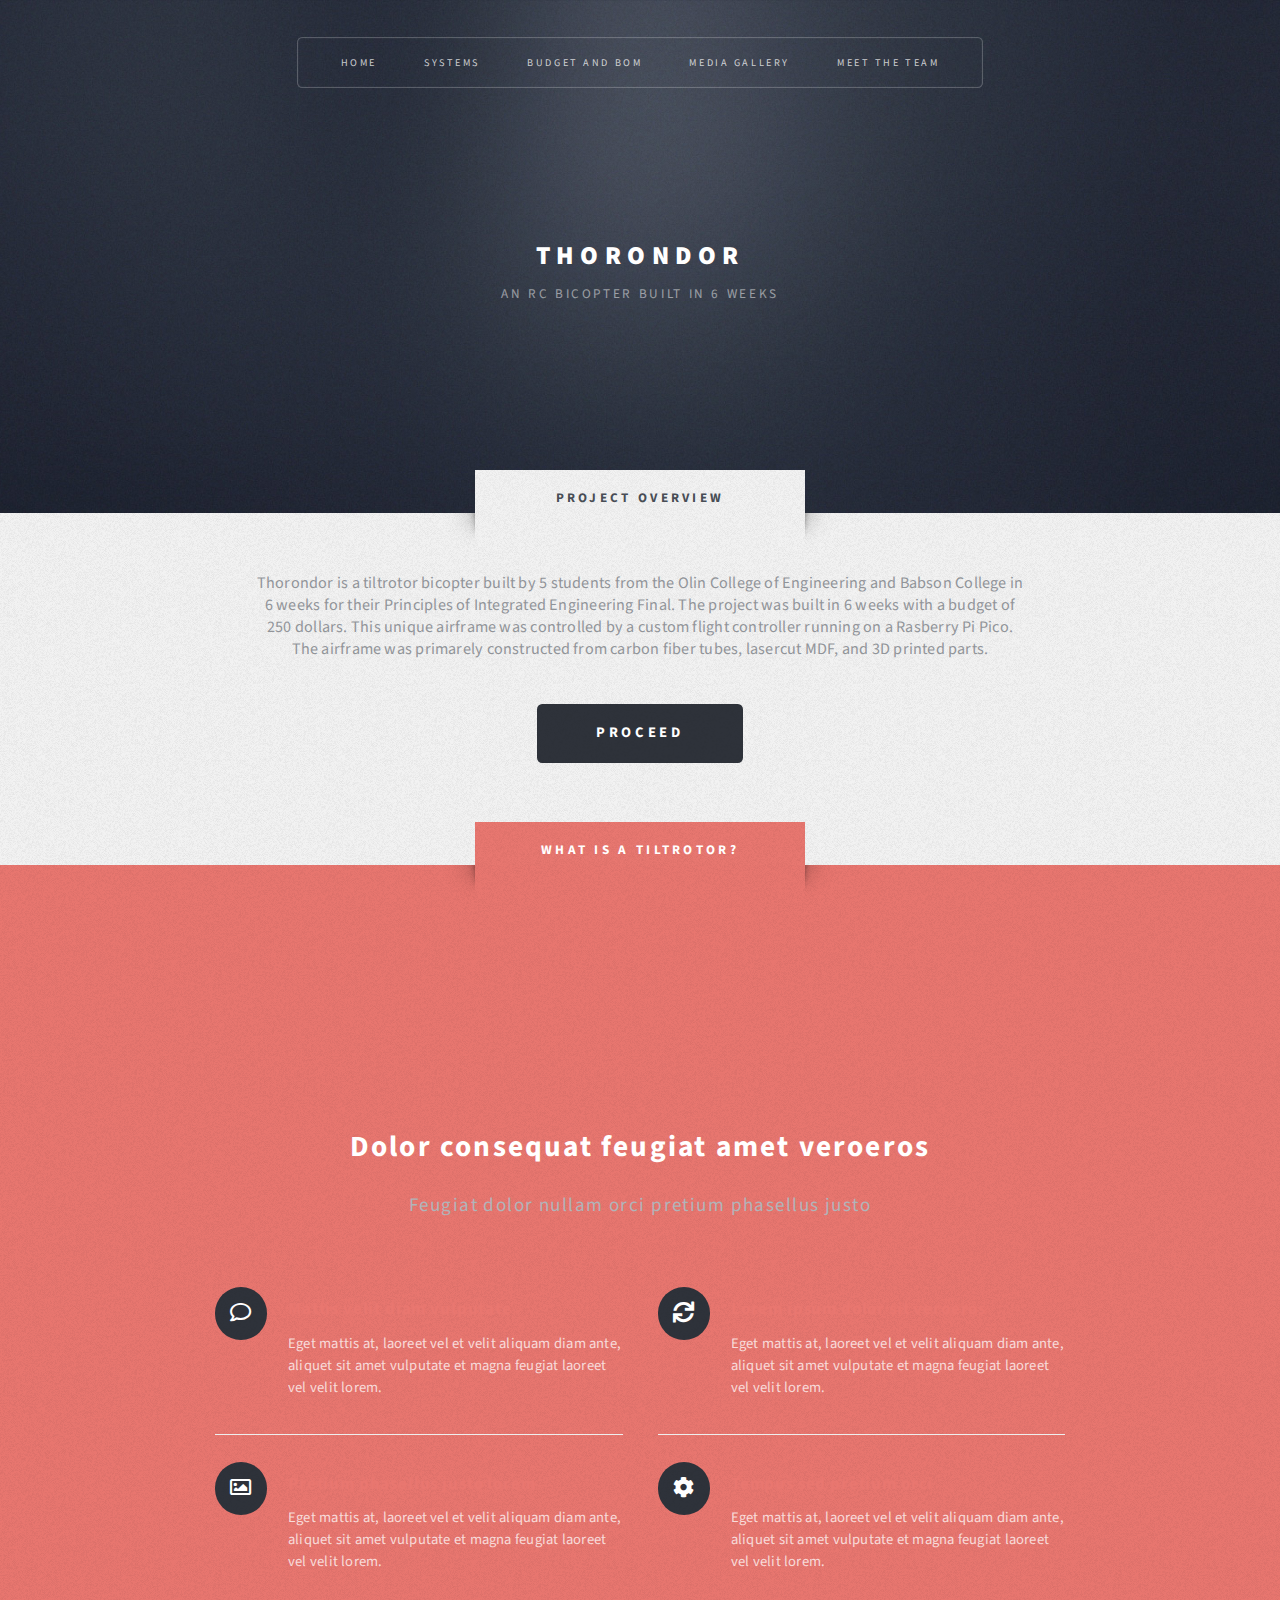
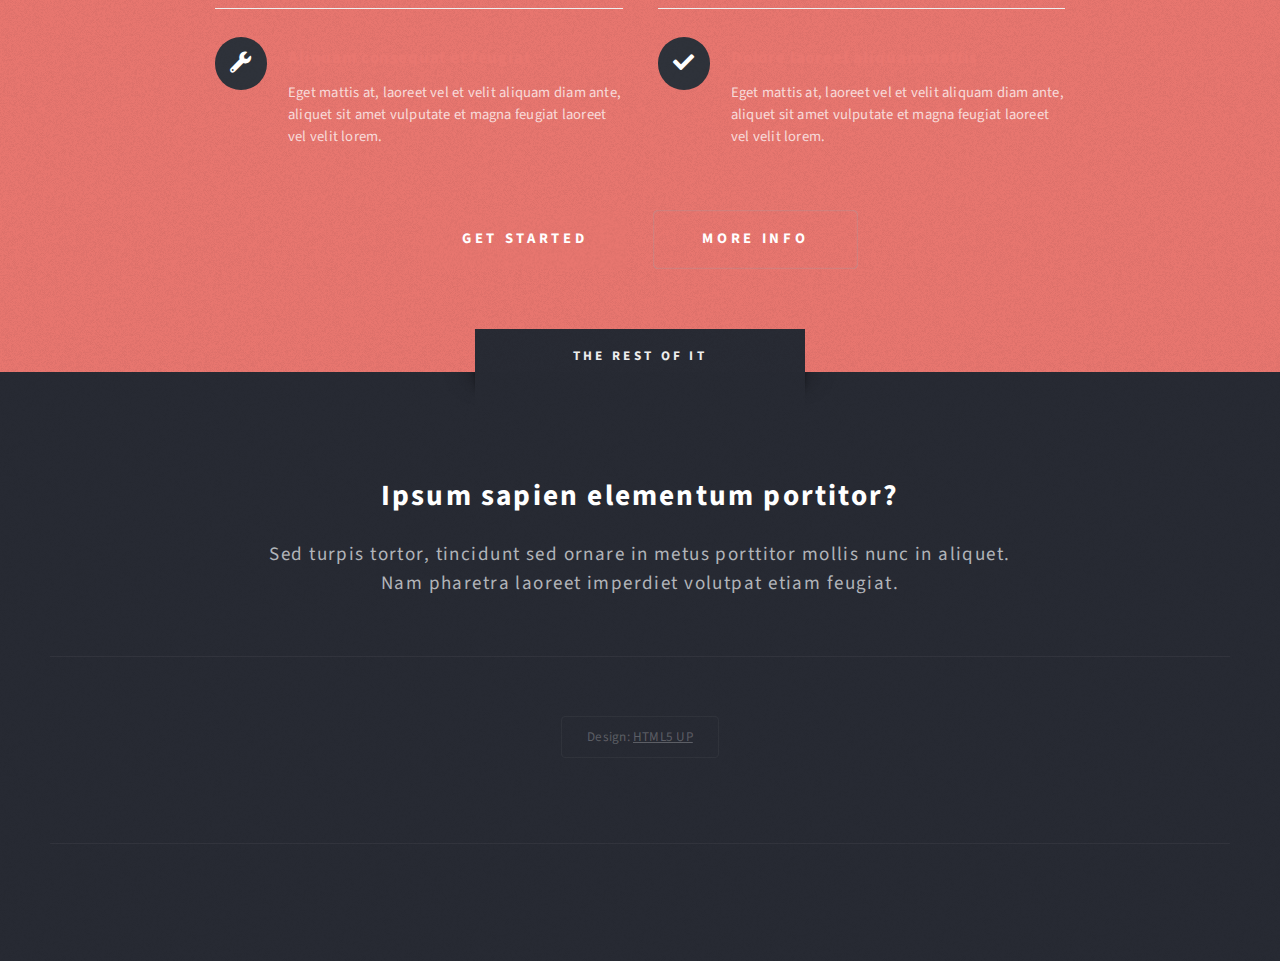
==== index.html @ 4c9dc891 "layed out main page" ====
<!DOCTYPE HTML>
<!--
	Escape Velocity by HTML5 UP
	html5up.net | @ajlkn
	Free for personal and commercial use under the CCA 3.0 license (html5up.net/license)
-->
<html>
	<head>
		<title>Thorondor</title>
		<meta charset="utf-8" />
		<meta name="viewport" content="width=device-width, initial-scale=1, user-scalable=no" />
		<link rel="stylesheet" href="assets/css/main.css" />
	</head>
	<body class="homepage is-preload">
		<div id="page-wrapper">

			<!-- Header -->
				<section id="header" class="wrapper">

					<!-- Logo -->
						<div id="logo">
							<h1><a href="index.html">Thorondor</a></h1>
							<p>An RC Bicopter Built in 6 Weeks</p>
						</div>

					<!-- Nav -->
						<nav id="nav">
							<ul>
								<li class="current"><a href="index.html">Home</a></li>
								<li>
									<a href="#">Systems</a>
									<ul>
										<li><a href="#">Lorem ipsum</a></li>
										<li><a href="#">Magna veroeros</a></li>
										<li><a href="#">Etiam nisl</a></li>
										<li>
											<a href="#">Sed consequat</a>
											<ul>
												<li><a href="#">Lorem dolor</a></li>
												<li><a href="#">Amet consequat</a></li>
												<li><a href="#">Magna phasellus</a></li>
												<li><a href="#">Etiam nisl</a></li>
												<li><a href="#">Sed feugiat</a></li>
											</ul>
										</li>
										<li><a href="#">Nisl tempus</a></li>
									</ul>
								</li>
								<li><a href="left-sidebar.html">Budget and BOM</a></li>
								<li><a href="right-sidebar.html">Media Gallery</a></li>
								<li><a href="no-sidebar.html">Meet the Team</a></li>
							</ul>
						</nav>

				</section>

			<!-- Intro -->
				<section id="intro" class="wrapper style3">
					<div class="title">Project Overview</div>
					<div class="container">
						<p class="style3">Thorondor is a tiltrotor bicopter built by 5 students from the Olin College of Engineering and Babson College in 6 weeks for their
							 Principles of Integrated Engineering Final. The project was built in 6 weeks with a budget of 250 dollars. This unique airframe was controlled 
							 by a custom flight controller running on a Rasberry Pi Pico. The airframe was primarely constructed from carbon fiber tubes, lasercut MDF, and 3D printed parts.
						</p>
						<ul class="actions">
							<li><a href="#" class="button style3 large">Proceed</a></li>
						</ul>
					</div>
				</section>

			<!-- Main -->
				<section id="main" class="wrapper style1">
					<div class="title">What is a Tiltrotor?</div>
					<div class="container">

						<div class="video-container">
							<video autoplay muted loop playsinline>
								<source src="video.mp4" type="video/mp4">
								Your browser does not support the video tag.
							</video>
						</div>

						<!-- Features -->
							<section id="features">
								<header class="style1">
									<h2>Dolor consequat feugiat amet veroeros</h2>
									<p>Feugiat dolor nullam orci pretium phasellus justo</p>
								</header>
								<div class="feature-list">
									<div class="row">
										<div class="col-6 col-12-medium">
											<section>
												<h3 class="icon fa-comment">Mattis velit diam vulputate</h3>
												<p>Eget mattis at, laoreet vel et velit aliquam diam ante, aliquet sit amet vulputate et magna feugiat laoreet vel velit lorem.</p>
											</section>
										</div>
										<div class="col-6 col-12-medium">
											<section>
												<h3 class="icon solid fa-sync">Lorem ipsum dolor sit veroeros</h3>
												<p>Eget mattis at, laoreet vel et velit aliquam diam ante, aliquet sit amet vulputate et magna feugiat laoreet vel velit lorem.</p>
											</section>
										</div>
										<div class="col-6 col-12-medium">
											<section>
												<h3 class="icon fa-image">Pretium phasellus justo lorem</h3>
												<p>Eget mattis at, laoreet vel et velit aliquam diam ante, aliquet sit amet vulputate et magna feugiat laoreet vel velit lorem.</p>
											</section>
										</div>
										<div class="col-6 col-12-medium">
											<section>
												<h3 class="icon solid fa-cog">Tempus sed pretium orci</h3>
												<p>Eget mattis at, laoreet vel et velit aliquam diam ante, aliquet sit amet vulputate et magna feugiat laoreet vel velit lorem.</p>
											</section>
										</div>
										<div class="col-6 col-12-medium">
											<section>
												<h3 class="icon solid fa-wrench">Aliquam consequat et feugiat</h3>
												<p>Eget mattis at, laoreet vel et velit aliquam diam ante, aliquet sit amet vulputate et magna feugiat laoreet vel velit lorem.</p>
											</section>
										</div>
										<div class="col-6 col-12-medium">
											<section>
												<h3 class="icon solid fa-check">Dolore laoreet aliquam mattis</h3>
												<p>Eget mattis at, laoreet vel et velit aliquam diam ante, aliquet sit amet vulputate et magna feugiat laoreet vel velit lorem.</p>
											</section>
										</div>
									</div>
								</div>
								<ul class="actions special">
									<li><a href="#" class="button style1 large">Get Started</a></li>
									<li><a href="#" class="button style2 large">More Info</a></li>
								</ul>
							</section>

					</div>
				</section>


			<!-- Footer -->
				<section id="footer" class="wrapper">
					<div class="title">The Rest Of It</div>
					<div class="container">
						<header class="style1">
							<h2>Ipsum sapien elementum portitor?</h2>
							<p>
								Sed turpis tortor, tincidunt sed ornare in metus porttitor mollis nunc in aliquet.<br />
								Nam pharetra laoreet imperdiet volutpat etiam feugiat.
							</p>
				
						<div id="copyright">
							<ul>
								<li>Design: <a href="http://html5up.net">HTML5 UP</a></li>
							</ul>
						</div>
					</div>
				</section>

		</div>

		<!-- Scripts -->
			<script src="assets/js/jquery.min.js"></script>
			<script src="assets/js/jquery.dropotron.min.js"></script>
			<script src="assets/js/browser.min.js"></script>
			<script src="assets/js/breakpoints.min.js"></script>
			<script src="assets/js/util.js"></script>
			<script src="assets/js/main.js"></script>

	</body>
</html>
---- assets/css/main.css ----
@import url("fontawesome-all.min.css");
@import url("https://fonts.googleapis.com/css?family=Source+Sans+Pro:400,400italic,700,900");

/*
	Escape Velocity by HTML5 UP
	html5up.net | @ajlkn
	Free for personal and commercial use under the CCA 3.0 license (html5up.net/license)
*/

html, body, div, span, applet, object,
iframe, h1, h2, h3, h4, h5, h6, p, blockquote,
pre, a, abbr, acronym, address, big, cite,
code, del, dfn, em, img, ins, kbd, q, s, samp,
small, strike, strong, sub, sup, tt, var, b,
u, i, center, dl, dt, dd, ol, ul, li, fieldset,
form, label, legend, table, caption, tbody,
tfoot, thead, tr, th, td, article, aside,
canvas, details, embed, figure, figcaption,
footer, header, hgroup, menu, nav, output, ruby,
section, summary, time, mark, audio, video {
	margin: 0;
	padding: 0;
	border: 0;
	font-size: 100%;
	font: inherit;
	vertical-align: baseline;}

article, aside, details, figcaption, figure,
footer, header, hgroup, menu, nav, section {
	display: block;}

body {
	line-height: 1;
}

ol, ul {
	list-style: none;
}

blockquote, q {
	quotes: none;
}

	blockquote:before, blockquote:after, q:before, q:after {
		content: '';
		content: none;
	}

table {
	border-collapse: collapse;
	border-spacing: 0;
}

body {
	-webkit-text-size-adjust: none;
}

mark {
	background-color: transparent;
	color: inherit;
}

input::-moz-focus-inner {
	border: 0;
	padding: 0;
}

input, select, textarea {
	-moz-appearance: none;
	-webkit-appearance: none;
	-ms-appearance: none;
	appearance: none;
}

/* Basic */

	@-ms-viewport {
		width: device-width;
	}

	html {
		box-sizing: border-box;
	}

	*, *:before, *:after {
		box-sizing: inherit;
	}

	body.is-preload *, body.is-preload *:before, body.is-preload *:after {
		-moz-animation: none !important;
		-webkit-animation: none !important;
		-ms-animation: none !important;
		animation: none !important;
		-moz-transition: none !important;
		-webkit-transition: none !important;
		-ms-transition: none !important;
		transition: none !important;
	}

	body, input, textarea, select {
		font-family: 'Source Sans Pro', sans-serif;
		font-weight: 400;
		color: #919499;
		font-size: 14pt;
		line-height: 1.75em;
		letter-spacing: 0.025em;
	}

	h1, h2, h3, h4, h5, h6 {
		font-weight: 700;
		color: #484d55;
	}

		h1 a, h2 a, h3 a, h4 a, h5 a, h6 a {
			color: inherit;
			text-decoration: none;
		}

	a {
		-moz-transition: color .25s ease-in-out;
		-webkit-transition: color .25s ease-in-out;
		-ms-transition: color .25s ease-in-out;
		transition: color .25s ease-in-out;
		text-decoration: underline;
		color: #717479;
	}

		a:hover {
			text-decoration: none;
		}

	strong, b {
		font-weight: 700;
		color: #484d55;
	}

	blockquote {
		border-left: solid 0.5em #ddd;
		padding: 1em 0 1em 2em;
		font-style: italic;
	}

	em, i {
		font-style: italic;
	}

	hr {
		border: 0;
		border-top: solid 1px #ddd;
		margin: 2em 0 2em 0;
	}

	sub {
		position: relative;
		top: 0.5em;
		font-size: 0.8em;
	}

	sup {
		position: relative;
		top: -0.5em;
		font-size: 0.8em;
	}

	.nobr {
		white-space: nowrap;
	}

	br.clear {
		clear: both;
	}

	p, ul, ol, dl, table, blockquote, form {
		margin-bottom: 2em;
	}

/* Container */

	.container {
		margin: 0 auto;
		max-width: 100%;
		width: 68em;
	}

		@media screen and (max-width: 1680px) {

			.container {
				width: 70em;
			}

		}

		@media screen and (max-width: 1280px) {

			.container {
				width: calc(100% - 100px);
			}

		}

		@media screen and (max-width: 980px) {

			.container {
				width: calc(100% - 100px);
			}

		}

		@media screen and (max-width: 736px) {

			.container {
				width: calc(100% - 40px);
			}

		}

/* Row */

	.row {
		display: flex;
		flex-wrap: wrap;
		box-sizing: border-box;
		align-items: stretch;
	}

		.row > * {
			box-sizing: border-box;
		}

		.row.gtr-uniform > * > :last-child {
			margin-bottom: 0;
		}

		.row.aln-left {
			justify-content: flex-start;
		}

		.row.aln-center {
			justify-content: center;
		}

		.row.aln-right {
			justify-content: flex-end;
		}

		.row.aln-top {
			align-items: flex-start;
		}

		.row.aln-middle {
			align-items: center;
		}

		.row.aln-bottom {
			align-items: flex-end;
		}

		.row > .imp {
			order: -1;
		}

		.row > .col-1 {
			width: 8.33333%;
		}

		.row > .off-1 {
			margin-left: 8.33333%;
		}

		.row > .col-2 {
			width: 16.66667%;
		}

		.row > .off-2 {
			margin-left: 16.66667%;
		}

		.row > .col-3 {
			width: 25%;
		}

		.row > .off-3 {
			margin-left: 25%;
		}

		.row > .col-4 {
			width: 33.33333%;
		}

		.row > .off-4 {
			margin-left: 33.33333%;
		}

		.row > .col-5 {
			width: 41.66667%;
		}

		.row > .off-5 {
			margin-left: 41.66667%;
		}

		.row > .col-6 {
			width: 50%;
		}

		.row > .off-6 {
			margin-left: 50%;
		}

		.row > .col-7 {
			width: 58.33333%;
		}

		.row > .off-7 {
			margin-left: 58.33333%;
		}

		.row > .col-8 {
			width: 66.66667%;
		}

		.row > .off-8 {
			margin-left: 66.66667%;
		}

		.row > .col-9 {
			width: 75%;
		}

		.row > .off-9 {
			margin-left: 75%;
		}

		.row > .col-10 {
			width: 83.33333%;
		}

		.row > .off-10 {
			margin-left: 83.33333%;
		}

		.row > .col-11 {
			width: 91.66667%;
		}

		.row > .off-11 {
			margin-left: 91.66667%;
		}

		.row > .col-12 {
			width: 100%;
		}

		.row > .off-12 {
			margin-left: 100%;
		}

		.row.gtr-0 {
			margin-top: 0px;
			margin-left: 0px;
		}

			.row.gtr-0 > * {
				padding: 0px 0 0 0px;
			}

			.row.gtr-0.gtr-uniform {
				margin-top: 0px;
			}

				.row.gtr-0.gtr-uniform > * {
					padding-top: 0px;
				}

		.row.gtr-25 {
			margin-top: -12.5px;
			margin-left: -12.5px;
		}

			.row.gtr-25 > * {
				padding: 12.5px 0 0 12.5px;
			}

			.row.gtr-25.gtr-uniform {
				margin-top: -12.5px;
			}

				.row.gtr-25.gtr-uniform > * {
					padding-top: 12.5px;
				}

		.row.gtr-50 {
			margin-top: -25px;
			margin-left: -25px;
		}

			.row.gtr-50 > * {
				padding: 25px 0 0 25px;
			}

			.row.gtr-50.gtr-uniform {
				margin-top: -25px;
			}

				.row.gtr-50.gtr-uniform > * {
					padding-top: 25px;
				}

		.row {
			margin-top: -50px;
			margin-left: -50px;
		}

			.row > * {
				padding: 50px 0 0 50px;
			}

			.row.gtr-uniform {
				margin-top: -50px;
			}

				.row.gtr-uniform > * {
					padding-top: 50px;
				}

		.row.gtr-150 {
			margin-top: -75px;
			margin-left: -75px;
		}

			.row.gtr-150 > * {
				padding: 75px 0 0 75px;
			}

			.row.gtr-150.gtr-uniform {
				margin-top: -75px;
			}

				.row.gtr-150.gtr-uniform > * {
					padding-top: 75px;
				}

		.row.gtr-200 {
			margin-top: -100px;
			margin-left: -100px;
		}

			.row.gtr-200 > * {
				padding: 100px 0 0 100px;
			}

			.row.gtr-200.gtr-uniform {
				margin-top: -100px;
			}

				.row.gtr-200.gtr-uniform > * {
					padding-top: 100px;
				}

		@media screen and (max-width: 1680px) {

			.row {
				display: flex;
				flex-wrap: wrap;
				box-sizing: border-box;
				align-items: stretch;
			}

				.row > * {
					box-sizing: border-box;
				}

				.row.gtr-uniform > * > :last-child {
					margin-bottom: 0;
				}

				.row.aln-left {
					justify-content: flex-start;
				}

				.row.aln-center {
					justify-content: center;
				}

				.row.aln-right {
					justify-content: flex-end;
				}

				.row.aln-top {
					align-items: flex-start;
				}

				.row.aln-middle {
					align-items: center;
				}

				.row.aln-bottom {
					align-items: flex-end;
				}

				.row > .imp-xlarge {
					order: -1;
				}

				.row > .col-1-xlarge {
					width: 8.33333%;
				}

				.row > .off-1-xlarge {
					margin-left: 8.33333%;
				}

				.row > .col-2-xlarge {
					width: 16.66667%;
				}

				.row > .off-2-xlarge {
					margin-left: 16.66667%;
				}

				.row > .col-3-xlarge {
					width: 25%;
				}

				.row > .off-3-xlarge {
					margin-left: 25%;
				}

				.row > .col-4-xlarge {
					width: 33.33333%;
				}

				.row > .off-4-xlarge {
					margin-left: 33.33333%;
				}

				.row > .col-5-xlarge {
					width: 41.66667%;
				}

				.row > .off-5-xlarge {
					margin-left: 41.66667%;
				}

				.row > .col-6-xlarge {
					width: 50%;
				}

				.row > .off-6-xlarge {
					margin-left: 50%;
				}

				.row > .col-7-xlarge {
					width: 58.33333%;
				}

				.row > .off-7-xlarge {
					margin-left: 58.33333%;
				}

				.row > .col-8-xlarge {
					width: 66.66667%;
				}

				.row > .off-8-xlarge {
					margin-left: 66.66667%;
				}

				.row > .col-9-xlarge {
					width: 75%;
				}

				.row > .off-9-xlarge {
					margin-left: 75%;
				}

				.row > .col-10-xlarge {
					width: 83.33333%;
				}

				.row > .off-10-xlarge {
					margin-left: 83.33333%;
				}

				.row > .col-11-xlarge {
					width: 91.66667%;
				}

				.row > .off-11-xlarge {
					margin-left: 91.66667%;
				}

				.row > .col-12-xlarge {
					width: 100%;
				}

				.row > .off-12-xlarge {
					margin-left: 100%;
				}

				.row.gtr-0 {
					margin-top: 0px;
					margin-left: 0px;
				}

					.row.gtr-0 > * {
						padding: 0px 0 0 0px;
					}

					.row.gtr-0.gtr-uniform {
						margin-top: 0px;
					}

						.row.gtr-0.gtr-uniform > * {
							padding-top: 0px;
						}

				.row.gtr-25 {
					margin-top: -12.5px;
					margin-left: -12.5px;
				}

					.row.gtr-25 > * {
						padding: 12.5px 0 0 12.5px;
					}

					.row.gtr-25.gtr-uniform {
						margin-top: -12.5px;
					}

						.row.gtr-25.gtr-uniform > * {
							padding-top: 12.5px;
						}

				.row.gtr-50 {
					margin-top: -25px;
					margin-left: -25px;
				}

					.row.gtr-50 > * {
						padding: 25px 0 0 25px;
					}

					.row.gtr-50.gtr-uniform {
						margin-top: -25px;
					}

						.row.gtr-50.gtr-uniform > * {
							padding-top: 25px;
						}

				.row {
					margin-top: -50px;
					margin-left: -50px;
				}

					.row > * {
						padding: 50px 0 0 50px;
					}

					.row.gtr-uniform {
						margin-top: -50px;
					}

						.row.gtr-uniform > * {
							padding-top: 50px;
						}

				.row.gtr-150 {
					margin-top: -75px;
					margin-left: -75px;
				}

					.row.gtr-150 > * {
						padding: 75px 0 0 75px;
					}

					.row.gtr-150.gtr-uniform {
						margin-top: -75px;
					}

						.row.gtr-150.gtr-uniform > * {
							padding-top: 75px;
						}

				.row.gtr-200 {
					margin-top: -100px;
					margin-left: -100px;
				}

					.row.gtr-200 > * {
						padding: 100px 0 0 100px;
					}

					.row.gtr-200.gtr-uniform {
						margin-top: -100px;
					}

						.row.gtr-200.gtr-uniform > * {
							padding-top: 100px;
						}

		}

		@media screen and (max-width: 1280px) {

			.row {
				display: flex;
				flex-wrap: wrap;
				box-sizing: border-box;
				align-items: stretch;
			}

				.row > * {
					box-sizing: border-box;
				}

				.row.gtr-uniform > * > :last-child {
					margin-bottom: 0;
				}

				.row.aln-left {
					justify-content: flex-start;
				}

				.row.aln-center {
					justify-content: center;
				}

				.row.aln-right {
					justify-content: flex-end;
				}

				.row.aln-top {
					align-items: flex-start;
				}

				.row.aln-middle {
					align-items: center;
				}

				.row.aln-bottom {
					align-items: flex-end;
				}

				.row > .imp-large {
					order: -1;
				}

				.row > .col-1-large {
					width: 8.33333%;
				}

				.row > .off-1-large {
					margin-left: 8.33333%;
				}

				.row > .col-2-large {
					width: 16.66667%;
				}

				.row > .off-2-large {
					margin-left: 16.66667%;
				}

				.row > .col-3-large {
					width: 25%;
				}

				.row > .off-3-large {
					margin-left: 25%;
				}

				.row > .col-4-large {
					width: 33.33333%;
				}

				.row > .off-4-large {
					margin-left: 33.33333%;
				}

				.row > .col-5-large {
					width: 41.66667%;
				}

				.row > .off-5-large {
					margin-left: 41.66667%;
				}

				.row > .col-6-large {
					width: 50%;
				}

				.row > .off-6-large {
					margin-left: 50%;
				}

				.row > .col-7-large {
					width: 58.33333%;
				}

				.row > .off-7-large {
					margin-left: 58.33333%;
				}

				.row > .col-8-large {
					width: 66.66667%;
				}

				.row > .off-8-large {
					margin-left: 66.66667%;
				}

				.row > .col-9-large {
					width: 75%;
				}

				.row > .off-9-large {
					margin-left: 75%;
				}

				.row > .col-10-large {
					width: 83.33333%;
				}

				.row > .off-10-large {
					margin-left: 83.33333%;
				}

				.row > .col-11-large {
					width: 91.66667%;
				}

				.row > .off-11-large {
					margin-left: 91.66667%;
				}

				.row > .col-12-large {
					width: 100%;
				}

				.row > .off-12-large {
					margin-left: 100%;
				}

				.row.gtr-0 {
					margin-top: 0px;
					margin-left: 0px;
				}

					.row.gtr-0 > * {
						padding: 0px 0 0 0px;
					}

					.row.gtr-0.gtr-uniform {
						margin-top: 0px;
					}

						.row.gtr-0.gtr-uniform > * {
							padding-top: 0px;
						}

				.row.gtr-25 {
					margin-top: -8.75px;
					margin-left: -8.75px;
				}

					.row.gtr-25 > * {
						padding: 8.75px 0 0 8.75px;
					}

					.row.gtr-25.gtr-uniform {
						margin-top: -8.75px;
					}

						.row.gtr-25.gtr-uniform > * {
							padding-top: 8.75px;
						}

				.row.gtr-50 {
					margin-top: -17.5px;
					margin-left: -17.5px;
				}

					.row.gtr-50 > * {
						padding: 17.5px 0 0 17.5px;
					}

					.row.gtr-50.gtr-uniform {
						margin-top: -17.5px;
					}

						.row.gtr-50.gtr-uniform > * {
							padding-top: 17.5px;
						}

				.row {
					margin-top: -35px;
					margin-left: -35px;
				}

					.row > * {
						padding: 35px 0 0 35px;
					}

					.row.gtr-uniform {
						margin-top: -35px;
					}

						.row.gtr-uniform > * {
							padding-top: 35px;
						}

				.row.gtr-150 {
					margin-top: -52.5px;
					margin-left: -52.5px;
				}

					.row.gtr-150 > * {
						padding: 52.5px 0 0 52.5px;
					}

					.row.gtr-150.gtr-uniform {
						margin-top: -52.5px;
					}

						.row.gtr-150.gtr-uniform > * {
							padding-top: 52.5px;
						}

				.row.gtr-200 {
					margin-top: -70px;
					margin-left: -70px;
				}

					.row.gtr-200 > * {
						padding: 70px 0 0 70px;
					}

					.row.gtr-200.gtr-uniform {
						margin-top: -70px;
					}

						.row.gtr-200.gtr-uniform > * {
							padding-top: 70px;
						}

		}

		@media screen and (max-width: 980px) {

			.row {
				display: flex;
				flex-wrap: wrap;
				box-sizing: border-box;
				align-items: stretch;
			}

				.row > * {
					box-sizing: border-box;
				}

				.row.gtr-uniform > * > :last-child {
					margin-bottom: 0;
				}

				.row.aln-left {
					justify-content: flex-start;
				}

				.row.aln-center {
					justify-content: center;
				}

				.row.aln-right {
					justify-content: flex-end;
				}

				.row.aln-top {
					align-items: flex-start;
				}

				.row.aln-middle {
					align-items: center;
				}

				.row.aln-bottom {
					align-items: flex-end;
				}

				.row > .imp-medium {
					order: -1;
				}

				.row > .col-1-medium {
					width: 8.33333%;
				}

				.row > .off-1-medium {
					margin-left: 8.33333%;
				}

				.row > .col-2-medium {
					width: 16.66667%;
				}

				.row > .off-2-medium {
					margin-left: 16.66667%;
				}

				.row > .col-3-medium {
					width: 25%;
				}

				.row > .off-3-medium {
					margin-left: 25%;
				}

				.row > .col-4-medium {
					width: 33.33333%;
				}

				.row > .off-4-medium {
					margin-left: 33.33333%;
				}

				.row > .col-5-medium {
					width: 41.66667%;
				}

				.row > .off-5-medium {
					margin-left: 41.66667%;
				}

				.row > .col-6-medium {
					width: 50%;
				}

				.row > .off-6-medium {
					margin-left: 50%;
				}

				.row > .col-7-medium {
					width: 58.33333%;
				}

				.row > .off-7-medium {
					margin-left: 58.33333%;
				}

				.row > .col-8-medium {
					width: 66.66667%;
				}

				.row > .off-8-medium {
					margin-left: 66.66667%;
				}

				.row > .col-9-medium {
					width: 75%;
				}

				.row > .off-9-medium {
					margin-left: 75%;
				}

				.row > .col-10-medium {
					width: 83.33333%;
				}

				.row > .off-10-medium {
					margin-left: 83.33333%;
				}

				.row > .col-11-medium {
					width: 91.66667%;
				}

				.row > .off-11-medium {
					margin-left: 91.66667%;
				}

				.row > .col-12-medium {
					width: 100%;
				}

				.row > .off-12-medium {
					margin-left: 100%;
				}

				.row.gtr-0 {
					margin-top: 0px;
					margin-left: 0px;
				}

					.row.gtr-0 > * {
						padding: 0px 0 0 0px;
					}

					.row.gtr-0.gtr-uniform {
						margin-top: 0px;
					}

						.row.gtr-0.gtr-uniform > * {
							padding-top: 0px;
						}

				.row.gtr-25 {
					margin-top: -12.5px;
					margin-left: -12.5px;
				}

					.row.gtr-25 > * {
						padding: 12.5px 0 0 12.5px;
					}

					.row.gtr-25.gtr-uniform {
						margin-top: -12.5px;
					}

						.row.gtr-25.gtr-uniform > * {
							padding-top: 12.5px;
						}

				.row.gtr-50 {
					margin-top: -25px;
					margin-left: -25px;
				}

					.row.gtr-50 > * {
						padding: 25px 0 0 25px;
					}

					.row.gtr-50.gtr-uniform {
						margin-top: -25px;
					}

						.row.gtr-50.gtr-uniform > * {
							padding-top: 25px;
						}

				.row {
					margin-top: -50px;
					margin-left: -50px;
				}

					.row > * {
						padding: 50px 0 0 50px;
					}

					.row.gtr-uniform {
						margin-top: -50px;
					}

						.row.gtr-uniform > * {
							padding-top: 50px;
						}

				.row.gtr-150 {
					margin-top: -75px;
					margin-left: -75px;
				}

					.row.gtr-150 > * {
						padding: 75px 0 0 75px;
					}

					.row.gtr-150.gtr-uniform {
						margin-top: -75px;
					}

						.row.gtr-150.gtr-uniform > * {
							padding-top: 75px;
						}

				.row.gtr-200 {
					margin-top: -100px;
					margin-left: -100px;
				}

					.row.gtr-200 > * {
						padding: 100px 0 0 100px;
					}

					.row.gtr-200.gtr-uniform {
						margin-top: -100px;
					}

						.row.gtr-200.gtr-uniform > * {
							padding-top: 100px;
						}

		}

		@media screen and (max-width: 736px) {

			.row {
				display: flex;
				flex-wrap: wrap;
				box-sizing: border-box;
				align-items: stretch;
			}

				.row > * {
					box-sizing: border-box;
				}

				.row.gtr-uniform > * > :last-child {
					margin-bottom: 0;
				}

				.row.aln-left {
					justify-content: flex-start;
				}

				.row.aln-center {
					justify-content: center;
				}

				.row.aln-right {
					justify-content: flex-end;
				}

				.row.aln-top {
					align-items: flex-start;
				}

				.row.aln-middle {
					align-items: center;
				}

				.row.aln-bottom {
					align-items: flex-end;
				}

				.row > .imp-small {
					order: -1;
				}

				.row > .col-1-small {
					width: 8.33333%;
				}

				.row > .off-1-small {
					margin-left: 8.33333%;
				}

				.row > .col-2-small {
					width: 16.66667%;
				}

				.row > .off-2-small {
					margin-left: 16.66667%;
				}

				.row > .col-3-small {
					width: 25%;
				}

				.row > .off-3-small {
					margin-left: 25%;
				}

				.row > .col-4-small {
					width: 33.33333%;
				}

				.row > .off-4-small {
					margin-left: 33.33333%;
				}

				.row > .col-5-small {
					width: 41.66667%;
				}

				.row > .off-5-small {
					margin-left: 41.66667%;
				}

				.row > .col-6-small {
					width: 50%;
				}

				.row > .off-6-small {
					margin-left: 50%;
				}

				.row > .col-7-small {
					width: 58.33333%;
				}

				.row > .off-7-small {
					margin-left: 58.33333%;
				}

				.row > .col-8-small {
					width: 66.66667%;
				}

				.row > .off-8-small {
					margin-left: 66.66667%;
				}

				.row > .col-9-small {
					width: 75%;
				}

				.row > .off-9-small {
					margin-left: 75%;
				}

				.row > .col-10-small {
					width: 83.33333%;
				}

				.row > .off-10-small {
					margin-left: 83.33333%;
				}

				.row > .col-11-small {
					width: 91.66667%;
				}

				.row > .off-11-small {
					margin-left: 91.66667%;
				}

				.row > .col-12-small {
					width: 100%;
				}

				.row > .off-12-small {
					margin-left: 100%;
				}

				.row.gtr-0 {
					margin-top: 0px;
					margin-left: 0px;
				}

					.row.gtr-0 > * {
						padding: 0px 0 0 0px;
					}

					.row.gtr-0.gtr-uniform {
						margin-top: 0px;
					}

						.row.gtr-0.gtr-uniform > * {
							padding-top: 0px;
						}

				.row.gtr-25 {
					margin-top: -7.5px;
					margin-left: -7.5px;
				}

					.row.gtr-25 > * {
						padding: 7.5px 0 0 7.5px;
					}

					.row.gtr-25.gtr-uniform {
						margin-top: -7.5px;
					}

						.row.gtr-25.gtr-uniform > * {
							padding-top: 7.5px;
						}

				.row.gtr-50 {
					margin-top: -15px;
					margin-left: -15px;
				}

					.row.gtr-50 > * {
						padding: 15px 0 0 15px;
					}

					.row.gtr-50.gtr-uniform {
						margin-top: -15px;
					}

						.row.gtr-50.gtr-uniform > * {
							padding-top: 15px;
						}

				.row {
					margin-top: -30px;
					margin-left: -30px;
				}

					.row > * {
						padding: 30px 0 0 30px;
					}

					.row.gtr-uniform {
						margin-top: -30px;
					}

						.row.gtr-uniform > * {
							padding-top: 30px;
						}

				.row.gtr-150 {
					margin-top: -45px;
					margin-left: -45px;
				}

					.row.gtr-150 > * {
						padding: 45px 0 0 45px;
					}

					.row.gtr-150.gtr-uniform {
						margin-top: -45px;
					}

						.row.gtr-150.gtr-uniform > * {
							padding-top: 45px;
						}

				.row.gtr-200 {
					margin-top: -60px;
					margin-left: -60px;
				}

					.row.gtr-200 > * {
						padding: 60px 0 0 60px;
					}

					.row.gtr-200.gtr-uniform {
						margin-top: -60px;
					}

						.row.gtr-200.gtr-uniform > * {
							padding-top: 60px;
						}

		}

/* Section/Article */

	section,
	article {
		margin: 0 0 4em 0;
	}

	section > :last-child,
	article > :last-child,
	section:last-child,
	article:last-child {
		margin-bottom: 0;
	}

	header.style1 {
		text-align: center;
		padding: 3em 0 3em 0;
	}

		header.style1 h2 {
			font-weight: 700;
			font-size: 2em;
			letter-spacing: 0.075em;
			line-height: 1.5em;
		}

		header.style1 p {
			color: #b1b4b9;
			display: block;
			margin: 1.15em 0 0 0;
			font-size: 1.3em;
			letter-spacing: 0.075em;
			line-height: 1.5em;
		}

/* Table */

	table {
		width: 100%;
	}

		table.default {
			width: 100%;
		}

			table.default tbody tr:nth-child(2n+2) {
				background: #f4f4f4;
			}

			table.default td {
				padding: 0.5em 1em 0.5em 1em;
			}

			table.default th {
				text-align: left;
				font-weight: 400;
				padding: 0.5em 1em 0.5em 1em;
			}

			table.default thead {
				background: #484d55;
				color: #fff;
			}

			table.default tfoot {
				background: #eee;
			}

/* Form */

	form label {
		display: block;
		font-weight: 700;
		color: #484d55;
		margin: 0.25em 0 0.5em 0;
	}

	form input[type="text"],
	form input[type="email"],
	form input[type="password"],
	form select,
	form textarea {
		-moz-transition: all .25s ease-in-out;
		-webkit-transition: all .25s ease-in-out;
		-ms-transition: all .25s ease-in-out;
		transition: all .25s ease-in-out;
		-webkit-appearance: none;
		display: block;
		border: 0;
		background: #eee;
		box-shadow: inset 0px 0px 1px 0px #a0a1a7;
		border-radius: 0.35em;
		width: 100%;
		padding: 0.75em 1em 0.75em 1em;
	}

		form input[type="text"]:focus,
		form input[type="email"]:focus,
		form input[type="password"]:focus,
		form select:focus,
		form textarea:focus {
			background: #f8f8f8;
		}

	form input[type="text"],
	form input[type="email"]
	input[type="password"] {
		line-height: 1em;
	}

	form select {
		line-height: 1em;
	}

	form textarea {
		min-height: 8em;
	}

	form ul.actions {
		margin-top: 0;
	}

	form ::-webkit-input-placeholder {
		color: #555 !important;
		font-style: italic;
		line-height: 1.35em;
	}

	form :-moz-placeholder {
		color: #555 !important;
		font-style: italic;
	}

	form ::-moz-placeholder {
		color: #555 !important;
		font-style: italic;
	}

	form :-ms-input-placeholder {
		color: #555 !important;
		font-style: italic;
	}

	form ::-moz-focus-inner {
		border: 0;
	}

/* Image */

	.image {
		display: inline-block;
	}

		.image img {
			display: block;
			width: 100%;
		}

		.image.fit {
			display: block;
			width: 100%;
		}

		.image.left {
			float: left;
			margin: 0 2em 2em 0;
		}

		.image.centered {
			display: block;
			margin: 0 0 2em 0;
		}

			.image.centered img {
				margin: 0 auto;
				width: auto;
			}

		.image.featured {
			display: block;
			width: 100%;
			margin: 0 0 2em 0;
		}

/* Button */

	input[type="button"],
	input[type="submit"],
	input[type="reset"],
	button,
	.button {
		-moz-transition: all .25s ease-in-out;
		-webkit-transition: all .25s ease-in-out;
		-ms-transition: all .25s ease-in-out;
		transition: all .25s ease-in-out;
		display: inline-block;
		background: #444;
		text-align: center;
		text-transform: uppercase;
		font-weight: 700;
		letter-spacing: 0.25em;
		text-decoration: none;
		border-radius: 0.35em;
		border: 0;
		outline: 0;
		cursor: pointer;
		padding: 0 2.25em 0 2.25em;
		font-size: 0.9em;
		min-width: 12em;
		height: 4em;
		line-height: 4em;
	}

		input[type="button"]:hover,
		input[type="submit"]:hover,
		input[type="reset"]:hover,
		button:hover,
		.button:hover {
			background-color: #f98780;
		}

		input[type="button"].large,
		input[type="submit"].large,
		input[type="reset"].large,
		button.large,
		.button.large {
			font-size: 1em;
			min-width: 14em;
		}

		input[type="button"].style1,
		input[type="submit"].style1,
		input[type="reset"].style1,
		button.style1,
		.button.style1 {
			background: #e97770 url("images/overlay.png");
			color: #fff;
		}

			input[type="button"].style1:hover,
			input[type="submit"].style1:hover,
			input[type="reset"].style1:hover,
			button.style1:hover,
			.button.style1:hover {
				background-color: #f98780;
			}

			input[type="button"].style1:active,
			input[type="submit"].style1:active,
			input[type="reset"].style1:active,
			button.style1:active,
			.button.style1:active {
				background-color: #d96760;
			}

		input[type="button"].style2,
		input[type="submit"].style2,
		input[type="reset"].style2,
		button.style2,
		.button.style2 {
			background: none;
			color: #606167;
			box-shadow: inset 0px 0px 2px 0px #a0a1a7;
		}

			input[type="button"].style2:hover,
			input[type="submit"].style2:hover,
			input[type="reset"].style2:hover,
			button.style2:hover,
			.button.style2:hover {
				box-shadow: inset 0px 0px 2px 0px #606167;
			}

			input[type="button"].style2:active,
			input[type="submit"].style2:active,
			input[type="reset"].style2:active,
			button.style2:active,
			.button.style2:active {
				box-shadow: inset 0px 0px 2px 0px #202127;
			}

		input[type="button"].style3,
		input[type="submit"].style3,
		input[type="reset"].style3,
		button.style3,
		.button.style3 {
			background: #2f333b url("images/overlay.png");
			color: #fff;
		}

			input[type="button"].style3:hover,
			input[type="submit"].style3:hover,
			input[type="reset"].style3:hover,
			button.style3:hover,
			.button.style3:hover {
				background-color: #3f434b;
			}

			input[type="button"].style3:active,
			input[type="submit"].style3:active,
			input[type="reset"].style3:active,
			button.style3:active,
			.button.style3:active {
				background-color: #1f232b;
			}

/* List */

	ul {
		list-style: disc;
		padding-left: 1em;
	}

		ul li {
			padding-left: 0.5em;
		}

		ul.style2 {
			list-style: none;
			padding-left: 0;
		}

			ul.style2 li {
				border-top: solid 1px #eee;
				padding: 1.5em 0 0 0;
				margin: 1.5em 0 0 0;
			}

				ul.style2 li:first-child {
					border-top: 0;
					padding-top: 0;
					margin-top: 0;
				}

		ul.style3 {
			list-style: none;
			padding-left: 0;
		}

			ul.style3 li {
				border-top: solid 1px #eee;
				padding: 0.5em 0 0 0;
				margin: 0.5em 0 0 0;
			}

				ul.style3 li:first-child {
					border-top: 0;
					padding-top: 0;
					margin-top: 0;
				}

	ol {
		list-style: decimal;
		padding-left: 1.25em;
	}

		ol li {
			padding-left: 0.25em;
		}

/* Actions */

	ul.actions {
		list-style: none;
		padding-left: 0;
		margin: 3em 0 0 0;
	}

		ul.actions li {
			display: inline-block;
			margin: 0 0.75em 0 0.75em;
			padding-left: 0;
		}

			ul.actions li:first-child {
				margin-left: 0;
			}

			ul.actions li:last-child {
				margin-right: 0;
			}

		ul.actions.special {
			text-align: center;
		}

/* Feature List */

	.feature-list {
		max-width: 58em;
		margin-left: auto;
		margin-right: auto;
		position: relative;
		top: 0.75em;
	}

		.feature-list section {
			border-top: solid 1px #eee;
			padding-top: 3em;
			padding-left: 5em;
			position: relative;
		}

		@media screen and (min-width: 981px) {

			.feature-list > .row > :nth-child(-n + 2) > section {
				border-top: 0;
				padding-top: 0;
			}

		}

		.feature-list h3 {
			color: #e97770 !important;
			margin: -0.35em 0 0.75em 0;
			font-size: 1.15em;
			letter-spacing: 0.05em;
		}

			.feature-list h3:before {
				display: block;
				color: #fff;
				background: #2f333b url("images/overlay.png");
				border-radius: 2.5em;
				text-align: center;
				width: 2.5em;
				height: 2.5em;
				line-height: 2.5em;
				margin-right: 0.75em;
				position: absolute;
				left: 0;
				margin-top: -0.5em;
			}

		.feature-list.small section {
			padding-left: 3.5em;
		}

		.feature-list.small h3:before {
			font-size: 0.8em;
		}

/* Icons */

	.icon {
		text-decoration: none;
		text-decoration: none;
	}

		.icon:before {
			-moz-osx-font-smoothing: grayscale;
			-webkit-font-smoothing: antialiased;
			display: inline-block;
			font-style: normal;
			font-variant: normal;
			text-rendering: auto;
			line-height: 1;
			text-transform: none !important;
			font-family: 'Font Awesome 5 Free';
			font-weight: 400;
		}

		.icon:before {
			line-height: inherit;
			font-size: 1.25em;
		}

		.icon > .label {
			display: none;
		}

		.icon.solid:before {
			font-weight: 900;
		}

		.icon.brands:before {
			font-family: 'Font Awesome 5 Brands';
		}

/* Box */

	.box header {
		margin: 0 0 1.5em 0;
	}

		.box header.style1 {
			position: relative;
			margin: -0.5em 0 0 0;
			padding-top: 0;
		}

	.box h2 {
		margin: 0 0 0.75em 0;
		font-size: 1.15em;
		letter-spacing: 0.05em;
	}

	.box h3 {
		margin: 0 0 0.5em 0;
		font-size: 1em;
		font-weight: 600;
		letter-spacing: 0.05em;
	}

	.box.post-excerpt .image.left {
		position: relative;
		top: 0.5em;
		width: 5em;
	}

	.box.post-excerpt h3, .box.post-excerpt p {
		margin-left: 7em;
	}

/* Wrapper */

	.wrapper {
		position: relative;
		padding: 6em 0 9em 0;
	}

		.wrapper .title {
			position: absolute;
			top: 0;
			left: 50%;
			text-align: center;
			text-transform: uppercase;
			display: block;
			font-weight: 700;
			letter-spacing: 0.25em;
			font-size: 0.9em;
			width: 25em;
			height: 3.25em;
			top: -3.25em;
			line-height: 3.25em;
			margin-bottom: -3.25em;
			margin-left: -12.5em;
			padding-top: 0.5em;
		}

			.wrapper .title:before {
				content: '';
				position: absolute;
				bottom: -38px;
				left: -35px;
				width: 35px;
				height: 38px;
				background: url("images/shadow.png");
			}

			.wrapper .title:after {
				-moz-transform: scaleX(-1);
				-webkit-transform: scaleX(-1);
				-ms-transform: scaleX(-1);
				transform: scaleX(-1);
				content: '';
				position: absolute;
				bottom: -38px;
				right: -35px;
				width: 35px;
				height: 38px;
				background: url("images/shadow.png");
			}

		.wrapper.style1 {
			background: #e97770 url("images/overlay.png");
			color: #eee;
			color: rgba(255, 255, 255, 0.75);
		}

			.wrapper.style1 .title {
				background: #e97770 url("images/overlay.png");
				color: #fff;
			}

			.wrapper.style1 h1, .wrapper.style1 h2, .wrapper.style1 h3, .wrapper.style1 h4, .wrapper.style1 h5, .wrapper.style1 h6, .wrapper.style1 strong, .wrapper.style1 b, .wrapper.style1 a {
				color: #fff;
			}

		.wrapper.style2 {
			background: #fff;
		}

			.wrapper.style2 .title {
				background: #fff;
				color: #484d55;
			}

		.wrapper.style3 {
			background: #f3f3f3 url("images/overlay.png");
		}

			.wrapper.style3 .title {
				background: #f3f3f3 url("images/overlay.png");
				color: #484d55;
			}

			.wrapper.style3 .image {
				border: solid 10px #fff;
			}

/* Page Wrapper */

	#page-wrapper > section {
		margin-bottom: 0;
	}

/* Header */

	#header {
		display: -moz-flex;
		display: -webkit-flex;
		display: -ms-flex;
		display: flex;
		-moz-align-items: center;
		-webkit-align-items: center;
		-ms-align-items: center;
		align-items: center;
		-moz-justify-content: center;
		-webkit-justify-content: center;
		-ms-justify-content: center;
		justify-content: center;
		position: relative;
		height: 24em;
		background: url("../../images/banner.jpg") center center;
		background-size: cover;
		padding: 0;
	}

		#header:before {
			content: '';
			position: absolute;
			top: 0;
			left: 0;
			width: 100%;
			height: 100%;
			background: url("images/overlay.png");
		}

		.homepage #header {
			height: 35em;
		}

/* Logo */

	#logo {
		width: 100%;
		text-align: center;
		position: relative;
		top: 1.5em;
	}

		#logo h1 {
			font-weight: 900;
			text-transform: uppercase;
			color: #fff;
			font-size: 2em;
			letter-spacing: 0.25em;
		}

		#logo p {
			color: #eee;
			color: rgba(255, 255, 255, 0.5);
			text-transform: uppercase;
			margin: 1.25em 0 0 0;
			display: block;
			letter-spacing: 0.2em;
			font-size: 0.9em;
		}

/* Nav */

	#nav {
		position: absolute;
		display: block;
		top: 2.5em;
		left: 0;
		width: 100%;
		text-align: center;
	}

		#nav > ul {
			display: inline-block;
			border-radius: 0.35em;
			box-shadow: inset 0px 0px 1px 1px rgba(255, 255, 255, 0.25);
			padding: 0 1.5em 0 1.5em;
		}

			#nav > ul > li {
				display: inline-block;
				text-align: center;
				padding: 0 1.5em 0 1.5em;
			}

				#nav > ul > li > ul {
					display: none;
				}

				#nav > ul > li > a, #nav > ul > li > span {
					display: block;
					color: #eee;
					color: rgba(255, 255, 255, 0.75);
					text-transform: uppercase;
					text-decoration: none;
					font-size: 0.7em;
					letter-spacing: 0.25em;
					height: 5em;
					line-height: 5em;
					-moz-transition: all .25s ease-in-out;
					-webkit-transition: all .25s ease-in-out;
					-o-transition: all .25s ease-in-out;
					-ms-transition: all .25s ease-in-out;
					transition: all .25s ease-in-out;
					outline: 0;
				}

				#nav > ul > li:hover > a {
					color: #fff;
				}

				#nav > ul > li.active > a, #nav > ul > li.active > span {
					color: #fff;
				}

	.dropotron {
		background: #222835 url("images/overlay.png");
		background-color: rgba(44, 50, 63, 0.925);
		padding: 1.25em 1em 1.25em 1em;
		border-radius: 0.35em;
		box-shadow: inset 0px 0px 1px 1px rgba(255, 255, 255, 0.25);
		min-width: 12em;
		text-align: left;
		margin-top: -1.25em;
		margin-left: -1px;
		list-style: none;
	}

		.dropotron.level-0 {
			margin-top: -1px;
			margin-left: 0;
			border-top-left-radius: 0;
			border-top-right-radius: 0;
		}

		.dropotron a, .dropotron span {
			-moz-transition: all .25s ease-in-out;
			-webkit-transition: all .25s ease-in-out;
			-ms-transition: all .25s ease-in-out;
			transition: all .25s ease-in-out;
			display: block;
			color: #eee;
			color: rgba(255, 255, 255, 0.75);
			text-transform: uppercase;
			text-decoration: none;
			font-size: 0.7em;
			letter-spacing: 0.25em;
			border-top: solid 1px rgba(255, 255, 255, 0.15);
			line-height: 3em;
		}

		.dropotron li {
			padding-left: 0;
		}

			.dropotron li:first-child a, .dropotron li:first-child span {
				border-top: 0;
			}

			.dropotron li:hover > a, .dropotron li:hover > span {
				color: #fff;
			}

/* Intro */

	#intro {
		padding-bottom: 8em;
		text-align: center;
	}

		#intro p.style1 {
			font-size: 1.5em;
			letter-spacing: 0.075em;
		}

		#intro p.style2 {
			font-weight: 700;
			color: #fff;
			border-radius: 0.35em;
			box-shadow: inset 0px 0px 1px 1px rgba(255, 255, 255, 0.25);
			font-size: 2.75em;
			letter-spacing: 0.075em;
			line-height: 1.35em;
			padding: 1em 0 1em 0;
			margin-bottom: 1em;
		}

			#intro p.style2 a {
				color: inherit;
				text-decoration: none;
			}

		#intro p.style3 {
			font-size: 1.1em;
			width: 48em;
			margin: 0 auto;
		}

/* Features */

	#features header.style1 {
		padding-bottom: 5em;
	}

	#features ul.actions {
		margin-top: 5em;
	}

/* Highlights */

	#highlights .highlight {
		text-align: center;
	}

		#highlights .highlight h3 {
			color: #e97770;
			margin: 0 0 0.75em 0;
			font-size: 1.15em;
			letter-spacing: 0.05em;
		}

/* Main */

/* Footer */

	#footer {
		background: #282b34 url("images/overlay.png");
		color: #eee;
		color: rgba(255, 255, 255, 0.5);
		padding-bottom: 6em;
	}

		#footer h1, #footer h2, #footer h3, #footer h4, #footer h5, #footer h6, #footer strong, #footer b, #footer a {
			color: #fff;
		}

		#footer hr {
			border-top-color: #333;
			border-top-color: rgba(255, 255, 255, 0.05);
		}

		#footer form input[type="text"],
		#footer form input[type="email"],
		#footer form input[type="password"],
		#footer form select,
		#footer form textarea {
			background: #ccc;
			box-shadow: none;
		}

			#footer form input[type="text"]:focus,
			#footer form input[type="email"]:focus,
			#footer form input[type="password"]:focus,
			#footer form select:focus,
			#footer form textarea:focus {
				background: #fff;
			}

		#footer input[type="button"],
		#footer input[type="submit"],
		#footer input[type="reset"],
		#footer button,
		#footer .button {
			color: #fff;
			box-shadow: inset 0px 0px 2px 0px rgba(255, 255, 255, 0.5);
		}

			#footer input[type="button"]:hover,
			#footer input[type="submit"]:hover,
			#footer input[type="reset"]:hover,
			#footer button:hover,
			#footer .button:hover {
				color: #fff;
				box-shadow: inset 0px 0px 2px 0px rgba(255, 255, 255, 0.65);
			}

			#footer input[type="button"]:active,
			#footer input[type="submit"]:active,
			#footer input[type="reset"]:active,
			#footer button:active,
			#footer .button:active {
				box-shadow: inset 0px 0px 2px 0px rgba(255, 255, 255, 0.75);
			}

			#footer input[type="button"].style2:active,
			#footer input[type="submit"].style2:active,
			#footer input[type="reset"].style2:active,
			#footer button.style2:active,
			#footer .button.style2:active {
				box-shadow: inset 0px 0px 2px 0px rgba(255, 255, 255, 0.75);
			}

		#footer .title {
			background: #282b34 url("images/overlay.png");
			color: #eee;
		}

		#footer header.style1 {
			padding-bottom: 6em;
			margin-bottom: 6em;
			border-bottom: solid 1px rgba(255, 255, 255, 0.05);
		}

			#footer header.style1 h2 {
				color: #fff;
			}

			#footer header.style1 .p {
				color: inherit;
			}

		#footer .feature-list {
			max-width: 100%;
		}

			#footer .feature-list section {
				border-top-color: rgba(255, 255, 255, 0.05);
			}

			#footer .feature-list h3:before {
				background: #3d4249 url("images/overlay.png");
			}

/* Copyright */

	#copyright {
		text-align: center;
		padding-top: 6em;
		margin-top: 6em;
		border-top: solid 1px rgba(255, 255, 255, 0.05);
	}

		#copyright ul {
			display: inline-block;
			border-radius: 0.35em;
			box-shadow: inset 0px 0px 1px 1px rgba(255, 255, 255, 0.05);
			color: #aaa;
			color: rgba(255, 255, 255, 0.25);
			padding: 0.75em 2em;
			font-size: 0.9em;
		}

			#copyright ul li {
				display: inline-block;
				margin-left: 1em;
				padding-left: 1em;
				border-left: solid 1px #333;
				border-left-color: rgba(255, 255, 255, 0.05);
			}

				#copyright ul li:first-child {
					border-left: 0;
					margin-left: 0;
					padding-left: 0;
				}

		#copyright a {
			color: inherit;
		}

			#copyright a:hover {
				color: #fff;
			}

/* XLarge */

	@media screen and (max-width: 1680px) {

		/* Basic */

			body, input, textarea, select {
				font-size: 12pt;
			}

	}

/* Large */

	@media screen and (max-width: 1280px) {

		/* Basic */

			body, input, select, textarea {
				font-size: 11pt;
				line-height: 1.5em;
				letter-spacing: 0.015em;
			}

		/* Wrapper */

			.wrapper {
				padding: 4em 0 7em 0;
			}

		/* Logo */

			#logo {
				margin-top: -0.5em !important;
			}

				#logo h1 {
					font-size: 1.75em;
				}

		/* Intro */

			#intro {
				padding-bottom: 7em;
			}

				#intro p.style1 {
					font-size: 1.25em;
				}

				#intro p.style2 {
					font-size: 2.25em;
				}

		/* Footer */

			#footer {
				padding-bottom: 4em;
			}

				#footer header.style1 {
					padding-bottom: 4em;
					margin-bottom: 4em;
					border-bottom: solid 1px rgba(255, 255, 255, 0.05);
				}

		/* Copyright */

			#copyright {
				padding-top: 4em;
				margin-top: 4em;
			}

	}

/* Medium */

	#navPanel, #titleBar {
		display: none;
	}

	@media screen and (max-width: 980px) {

		/* Section/Article */

			header br {
				display: none;
			}

		/* Form */

			form ul.actions {
				text-align: center;
			}

		/* Feature List */

			.feature-list {
				max-width: 40em;
			}

				.feature-list section {
					padding-top: 4em;
				}

				.feature-list > .row > :first-child > section {
					border-top: 0;
					padding-top: 0;
				}

		/* Nav */

			#nav {
				display: none;
			}

		/* Logo */

			#logo {
				top: 0;
			}

		/* Intro */

			#intro p.style3 {
				width: auto;
			}

		/* Highlights */

			#highlights .highlight {
				max-width: 40em;
				margin-left: auto;
				margin-right: auto;
			}

		/* Footer */

			#footer .feature-list {
				border-top: solid 1px rgba(255, 255, 255, 0.05);
				padding-top: 4em;
			}

	}

		@media screen and (max-width: 980px) and (min-width: 737px) {

				#footer .feature-list > .row > :nth-child(2) > section {
					border-top: 0;
					padding-top: 0;
				}

		}

	@media screen and (max-width: 980px) {

		/* Nav */

			#page-wrapper {
				-moz-backface-visibility: hidden;
				-webkit-backface-visibility: hidden;
				-ms-backface-visibility: hidden;
				backface-visibility: hidden;
				-moz-transition: -moz-transform 0.5s ease;
				-webkit-transition: -webkit-transform 0.5s ease;
				-ms-transition: -ms-transform 0.5s ease;
				transition: transform 0.5s ease;
				padding-bottom: 1px;
			}

			#titleBar {
				-moz-backface-visibility: hidden;
				-webkit-backface-visibility: hidden;
				-ms-backface-visibility: hidden;
				backface-visibility: hidden;
				-moz-transition: -moz-transform 0.5s ease;
				-webkit-transition: -webkit-transform 0.5s ease;
				-ms-transition: -ms-transform 0.5s ease;
				transition: transform 0.5s ease;
				display: block;
				height: 44px;
				left: 0;
				position: fixed;
				top: 0;
				width: 100%;
				z-index: 10001;
				background: none;
			}

				#titleBar .title {
					display: none;
				}

				#titleBar .toggle {
					text-decoration: none;
					position: absolute;
					top: 0;
					left: 0;
					width: 60px;
					height: 44px;
				}

					#titleBar .toggle:before {
						-moz-osx-font-smoothing: grayscale;
						-webkit-font-smoothing: antialiased;
						display: inline-block;
						font-style: normal;
						font-variant: normal;
						text-rendering: auto;
						line-height: 1;
						text-transform: none !important;
						font-family: 'Font Awesome 5 Free';
						font-weight: 900;
					}

					#titleBar .toggle:before {
						-moz-transition: all .15s ease-in-out;
						-webkit-transition: all .15s ease-in-out;
						-ms-transition: all .15s ease-in-out;
						transition: all .15s ease-in-out;
						text-decoration: none;
						content: '\f0c9';
						font-size: 14px;
						position: absolute;
						top: 6px;
						left: 6px;
						display: block;
						width: 54px;
						height: 38px;
						line-height: 38px;
						text-align: center;
						color: rgba(255, 255, 255, 0.75);
						background-color: rgba(92, 95, 103, 0.5);
						border-radius: 0.25em;
					}

					#titleBar .toggle:active:before {
						background-color: rgba(92, 95, 103, 0.75);
					}

			#navPanel {
				-moz-backface-visibility: hidden;
				-webkit-backface-visibility: hidden;
				-ms-backface-visibility: hidden;
				backface-visibility: hidden;
				-moz-transform: translateX(-275px);
				-webkit-transform: translateX(-275px);
				-ms-transform: translateX(-275px);
				transform: translateX(-275px);
				-moz-transition: -moz-transform 0.5s ease;
				-webkit-transition: -webkit-transform 0.5s ease;
				-ms-transition: -ms-transform 0.5s ease;
				transition: transform 0.5s ease;
				display: block;
				height: 100%;
				left: 0;
				overflow-y: auto;
				position: fixed;
				top: 0;
				width: 275px;
				z-index: 10002;
				background: #242730 url("images/overlay.png");
				box-shadow: inset -3px 0px 4px 0px rgba(0, 0, 0, 0.1);
			}

				#navPanel .link {
					display: block;
					color: rgba(255, 255, 255, 0.5);
					text-transform: uppercase;
					text-decoration: none;
					font-size: 0.85em;
					letter-spacing: 0.15em;
					text-decoration: none;
					height: 44px;
					line-height: 44px;
					border-top: solid 1px rgba(255, 255, 255, 0.05);
					margin: 0 15px 0 15px;
				}

					#navPanel .link:first-child {
						border-top: 0;
					}

				#navPanel .indent-1 {
					display: inline-block;
					width: 1em;
				}

				#navPanel .indent-2 {
					display: inline-block;
					width: 2em;
				}

				#navPanel .indent-3 {
					display: inline-block;
					width: 3em;
				}

				#navPanel .indent-4 {
					display: inline-block;
					width: 4em;
				}

				#navPanel .indent-5 {
					display: inline-block;
					width: 5em;
				}

				#navPanel .depth-0 {
					color: #fff;
				}

			body.navPanel-visible #page-wrapper {
				-moz-transform: translateX(275px);
				-webkit-transform: translateX(275px);
				-ms-transform: translateX(275px);
				transform: translateX(275px);
			}

			body.navPanel-visible #titleBar {
				-moz-transform: translateX(275px);
				-webkit-transform: translateX(275px);
				-ms-transform: translateX(275px);
				transform: translateX(275px);
			}

			body.navPanel-visible #navPanel {
				-moz-transform: translateX(0);
				-webkit-transform: translateX(0);
				-ms-transform: translateX(0);
				transform: translateX(0);
			}

	}

/* Small */

	@media screen and (max-width: 736px) {

		/* Basic */

			body, input, select, textarea {
				line-height: 1.5em;
				font-size: 10.5pt;
				letter-spacing: 0;
			}

			h2, h3, h4, h5, h6 {
				font-size: 1.2em;
				letter-spacing: 0.05em;
				margin: 0 0 1em 0;
			}

			hr {
				margin: 1em 0 1em 0;
			}

		/* Section/Article */

			section, article {
				clear: both;
			}

			header br {
				display: none;
			}

			header.style1 {
				padding: 0 0 1em 0;
			}

				header.style1 h2 {
					font-size: 1.5em;
					letter-spacing: 0.075em;
					line-height: 1.25em;
				}

				header.style1 p {
					font-size: 1em;
					letter-spacing: 0;
					display: block;
					margin: 0;
				}

		/* Button */

			input[type="button"],
			input[type="submit"],
			input[type="reset"],
			button,
			.button {
				display: block;
				width: 100%;
				font-size: 1em;
				max-width: 30em;
				margin: 0 auto;
			}

		/* Actions */

			ul.actions {
				margin: 2em 0 0 0;
			}

				ul.actions li {
					margin: 15px 0 0 0;
					display: block;
				}

					ul.actions li:first-child {
						margin-top: 0;
					}

		/* Feature List */

			.feature-list section {
				padding-top: 2em;
				padding-left: 4em;
			}

			.feature-list h3:before {
				font-size: 0.9em;
			}

		/* Box */

			.box.post-excerpt .image.left {
				position: relative;
				top: 0.25em;
				width: 25%;
				margin: 0;
			}

			.box.post-excerpt h3, .box.post-excerpt p {
				margin-left: 32.5%;
			}

		/* Wrapper */

			.wrapper {
				padding: 3em 0 6em 0;
			}

				.wrapper .title {
					font-size: 0.9em;
					width: 18em;
					height: 2.5em;
					top: -2.5em;
					line-height: 2.5em;
					margin-bottom: -2.5em;
					margin-left: -9em;
					padding-top: 0.5em;
				}

					.wrapper .title:before, .wrapper .title:after {
						height: 15px;
						bottom: -15px;
						background-size: 100% 100%;
					}

		/* Header */

			#header {
				height: 17em;
			}

				.homepage #header {
					height: 20em;
				}

		/* Logo */

			#logo {
				text-align: center;
				padding-left: 2em;
				padding-right: 2em;
			}

				#logo h1 {
					font-size: 1.5em;
					letter-spacing: 0.2em;
				}

				#logo p {
					margin: 1.25em 0 0 0;
					display: block;
					letter-spacing: 0.2em;
					font-size: 0.9em;
				}

		/* Intro */

			#intro {
				text-align: center;
				padding-right: 2em;
				padding-left: 2em;
				padding-bottom: 5em;
				margin: 0 auto;
			}

				#intro p.style1 {
					margin-bottom: 1.5em;
				}

				#intro p.style2 {
					font-size: 1.5em;
					letter-spacing: 0.05em;
					line-height: 1.25em;
					padding: 1.25em;
				}

		/* Features */

			#features header.style1 {
				padding-bottom: 4em;
			}

			#features ul.actions {
				margin-top: 4em;
			}

		/* Content */

			#content {
				padding: 0 0 2em 0;
			}

				#content header.style1 {
					padding-bottom: 2.5em;
				}

		/* Footer */

			#footer {
				padding-bottom: 0;
			}

				#footer header.style1 {
					padding-bottom: 0;
					margin-bottom: 2em;
					border-bottom: 0;
				}

				#footer .feature-list {
					border-top: 0;
					padding-top: 0;
				}

		/* Copyright */

			#copyright {
				padding-top: 0;
				margin-top: 4em;
				border-top: 0;
			}

				#copyright ul {
					padding: 1em 2em;
					width: 100%;
				}

					#copyright ul li {
						display: block;
						margin: 0.5em 0 0 0;
						border-left: 0;
						padding: 0;
					}

						#copyright ul li:first-child {
							margin-top: 0;
						}

	}
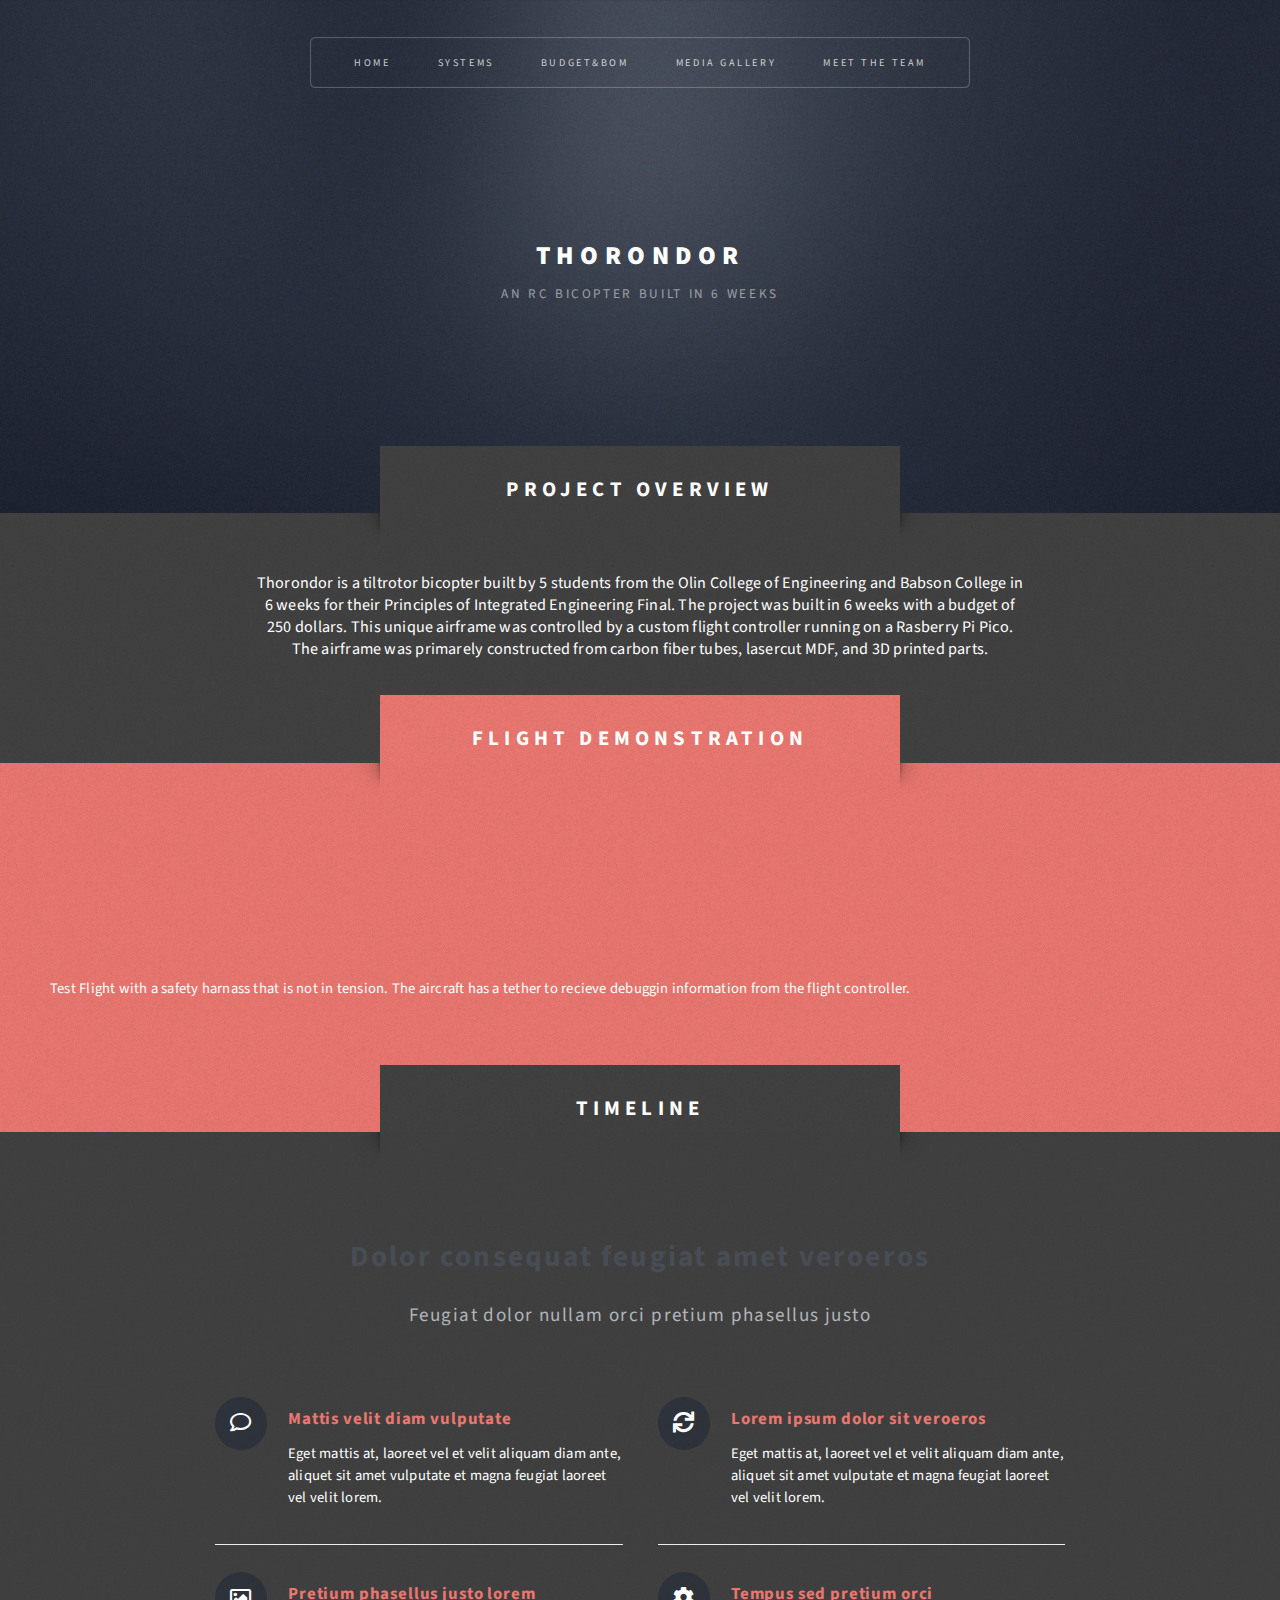
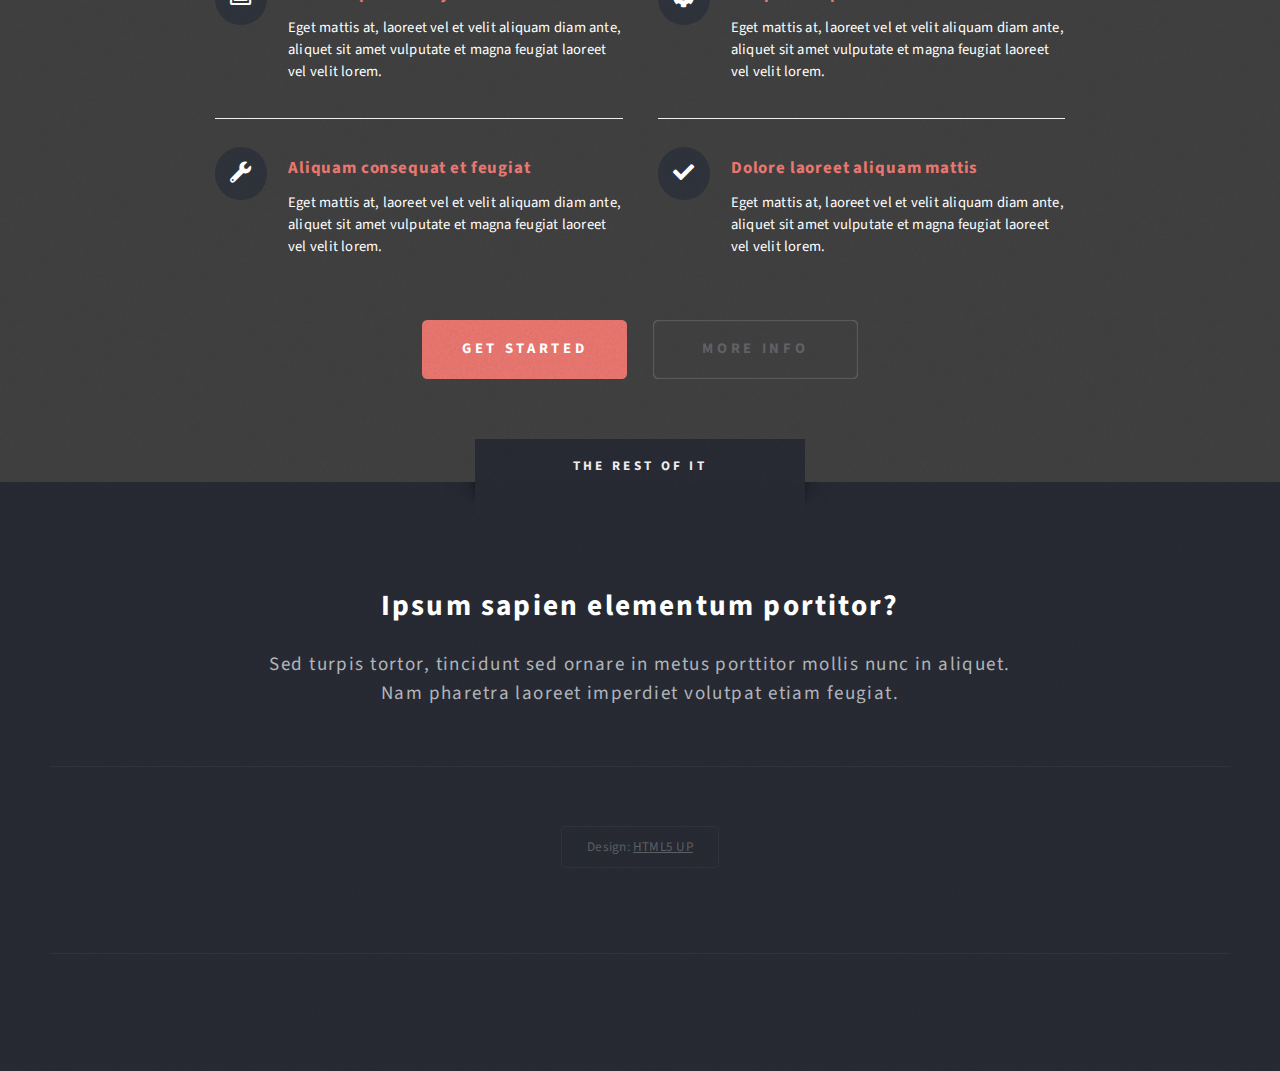
==== commit 2fccb33a: "Added video and team page" ====
--- a/index.html
+++ b/index.html
@@ -30,23 +30,13 @@
 								<li>
 									<a href="#">Systems</a>
 									<ul>
-										<li><a href="#">Lorem ipsum</a></li>
-										<li><a href="#">Magna veroeros</a></li>
-										<li><a href="#">Etiam nisl</a></li>
-										<li>
-											<a href="#">Sed consequat</a>
-											<ul>
-												<li><a href="#">Lorem dolor</a></li>
-												<li><a href="#">Amet consequat</a></li>
-												<li><a href="#">Magna phasellus</a></li>
-												<li><a href="#">Etiam nisl</a></li>
-												<li><a href="#">Sed feugiat</a></li>
-											</ul>
-										</li>
-										<li><a href="#">Nisl tempus</a></li>
+										<li><a href="#">Mechanical Design</a></li>
+										<li><a href="#">Software</a></li>
+										<li><a href="#">Electrical</a></li>
+										<li><a href="#">Simulation</a></li>
 									</ul>
 								</li>
-								<li><a href="left-sidebar.html">Budget and BOM</a></li>
+								<li><a href="left-sidebar.html">Budget&BOM</a></li>
 								<li><a href="right-sidebar.html">Media Gallery</a></li>
 								<li><a href="no-sidebar.html">Meet the Team</a></li>
 							</ul>
@@ -62,23 +52,32 @@
 							 Principles of Integrated Engineering Final. The project was built in 6 weeks with a budget of 250 dollars. This unique airframe was controlled 
 							 by a custom flight controller running on a Rasberry Pi Pico. The airframe was primarely constructed from carbon fiber tubes, lasercut MDF, and 3D printed parts.
 						</p>
-						<ul class="actions">
-							<li><a href="#" class="button style3 large">Proceed</a></li>
-						</ul>
+					<div>
+
+				</section>
+				<section id="main" class="wrapper style1">
+					<div class="title">Flight Demonstration</div>
+					
+					<div class = "container">
+							<div class="video-container">
+								<video autoplay muted loop playsinline>
+									<source src="videos/flight.mp4" type="video/mp4">
+									Your browser does not support the video tag.
+								</video>
+							</div>
+							<caption class="style1">
+								<p style="color:white;">
+									Test Flight with a safety harnass that is not in tension. The aircraft has a tether to recieve debuggin information from the flight controller.
+								</p>
+							<header>
 					</div>
+
 				</section>
-
 			<!-- Main -->
-				<section id="main" class="wrapper style1">
-					<div class="title">What is a Tiltrotor?</div>
+				<section id="main" class="wrapper style3">
+					<div class="title">Timeline</div>
 					<div class="container">
 
-						<div class="video-container">
-							<video autoplay muted loop playsinline>
-								<source src="video.mp4" type="video/mp4">
-								Your browser does not support the video tag.
-							</video>
-						</div>
 
 						<!-- Features -->
 							<section id="features">
--- a/assets/css/main.css
+++ b/assets/css/main.css
@@ -17,7 +17,7 @@
 tfoot, thead, tr, th, td, article, aside,
 canvas, details, embed, figure, figcaption,
 footer, header, hgroup, menu, nav, output, ruby,
-section, summary, time, mark, audio, video {
+section, summary, time, mark, audio{
 	margin: 0;
 	padding: 0;
 	border: 0;
@@ -36,7 +36,18 @@
 ol, ul {
 	list-style: none;
 }
-
+.video-container {
+    position: relative;
+    width: 100%; /* Adjust width as needed */
+    height: auto; /* Maintain aspect ratio */
+    overflow: hidden;
+}
+
+video {
+    width: 100%; /* Video will span the full width of the container */
+    height: auto; /* Maintain aspect ratio */
+    object-fit: cover; /* Ensures the video fills the container without distortion */
+}
 blockquote, q {
 	quotes: none;
 }
@@ -64,7 +75,12 @@
 	border: 0;
 	padding: 0;
 }
-
+.separator {
+    width: 100%; /* Full width of the container */
+    height: 2px; /* Thickness of the line */
+    background-color: #383838; /* Line color */
+    margin: 20px 0; /* Spacing above and below the line */
+}
 input, select, textarea {
 	-moz-appearance: none;
 	-webkit-appearance: none;
@@ -2010,6 +2026,7 @@
 			.wrapper.style1 .title {
 				background: #e97770 url("images/overlay.png");
 				color: #fff;
+				font-size: 1.3rem;
 			}
 
 			.wrapper.style1 h1, .wrapper.style1 h2, .wrapper.style1 h3, .wrapper.style1 h4, .wrapper.style1 h5, .wrapper.style1 h6, .wrapper.style1 strong, .wrapper.style1 b, .wrapper.style1 a {
@@ -2023,15 +2040,18 @@
 			.wrapper.style2 .title {
 				background: #fff;
 				color: #484d55;
+				font-size: 1.3rem;
 			}
 
 		.wrapper.style3 {
-			background: #f3f3f3 url("images/overlay.png");
+			background: #414141 url("images/overlay.png");
+			color: #fff;
 		}
 
 			.wrapper.style3 .title {
-				background: #f3f3f3 url("images/overlay.png");
-				color: #484d55;
+				background: #414141 url("images/overlay.png");
+				color: #fff;
+				font-size: 1.3rem;
 			}
 
 			.wrapper.style3 .image {
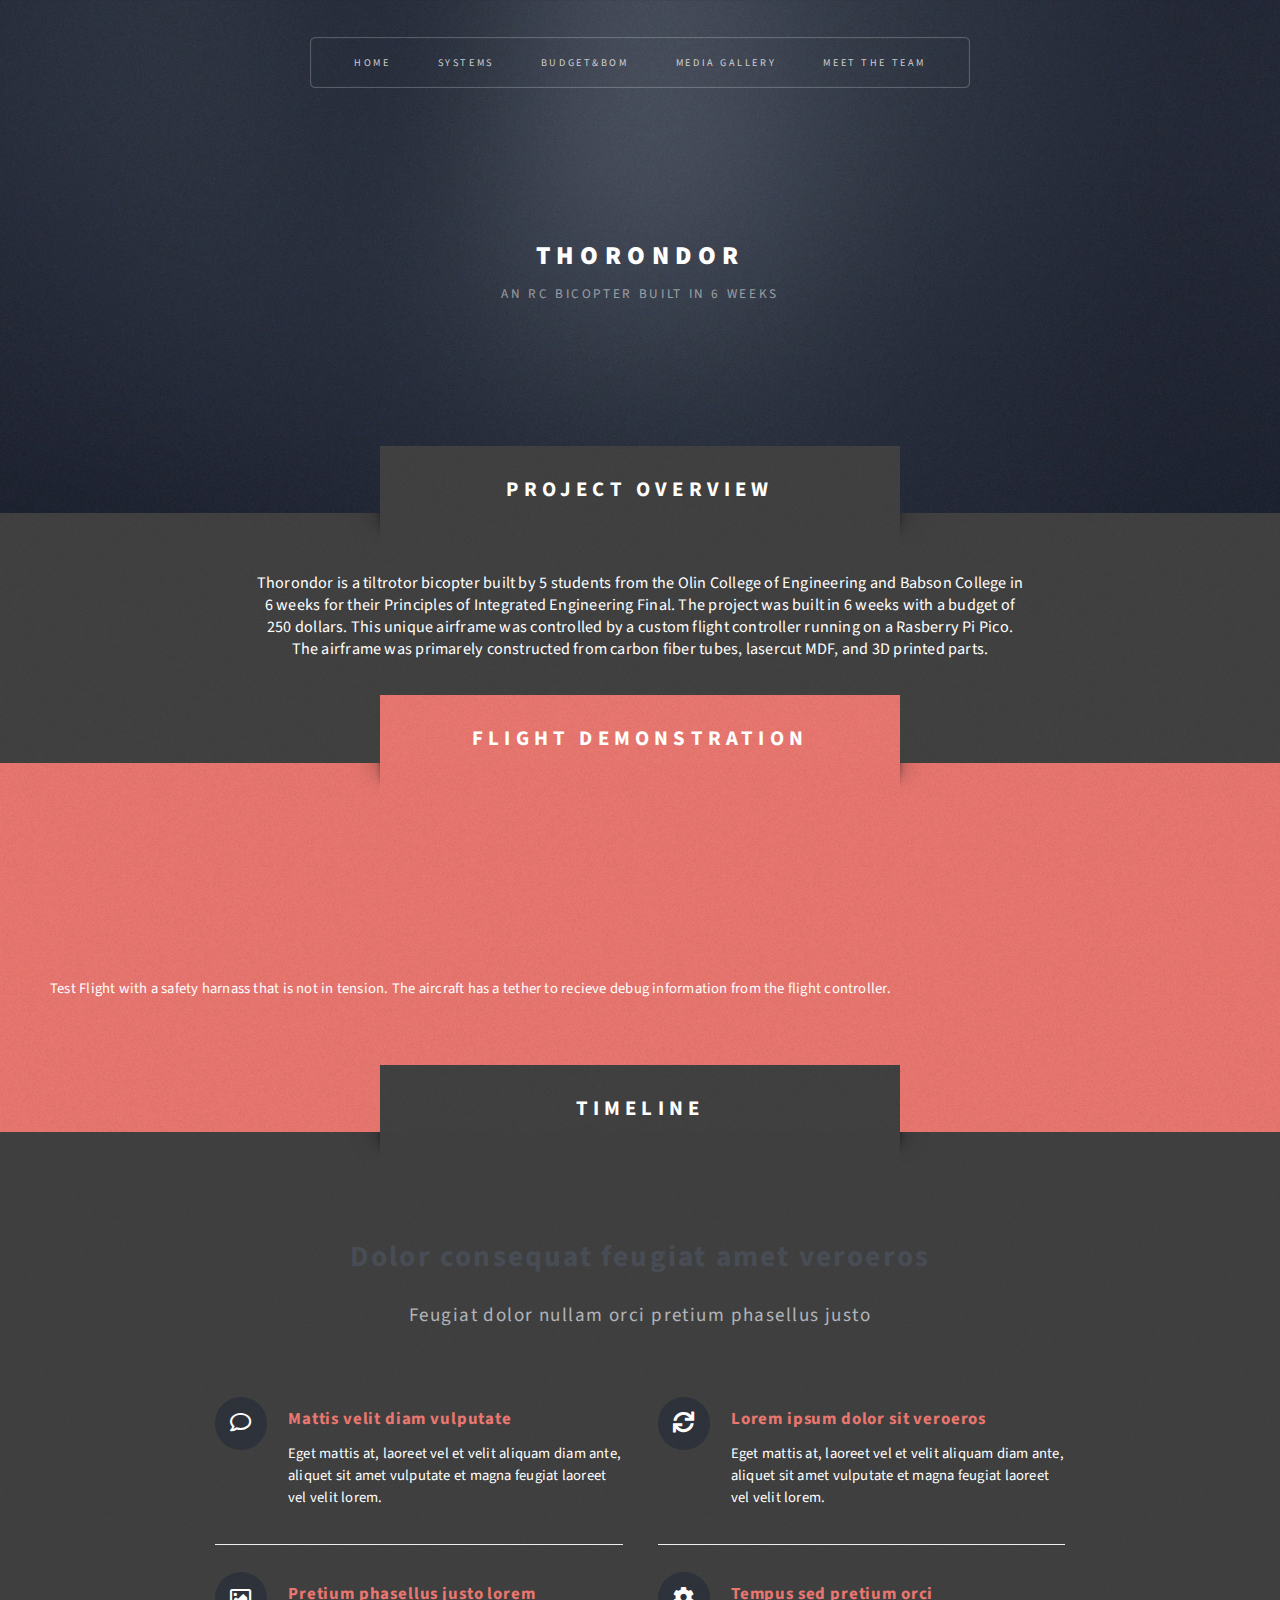
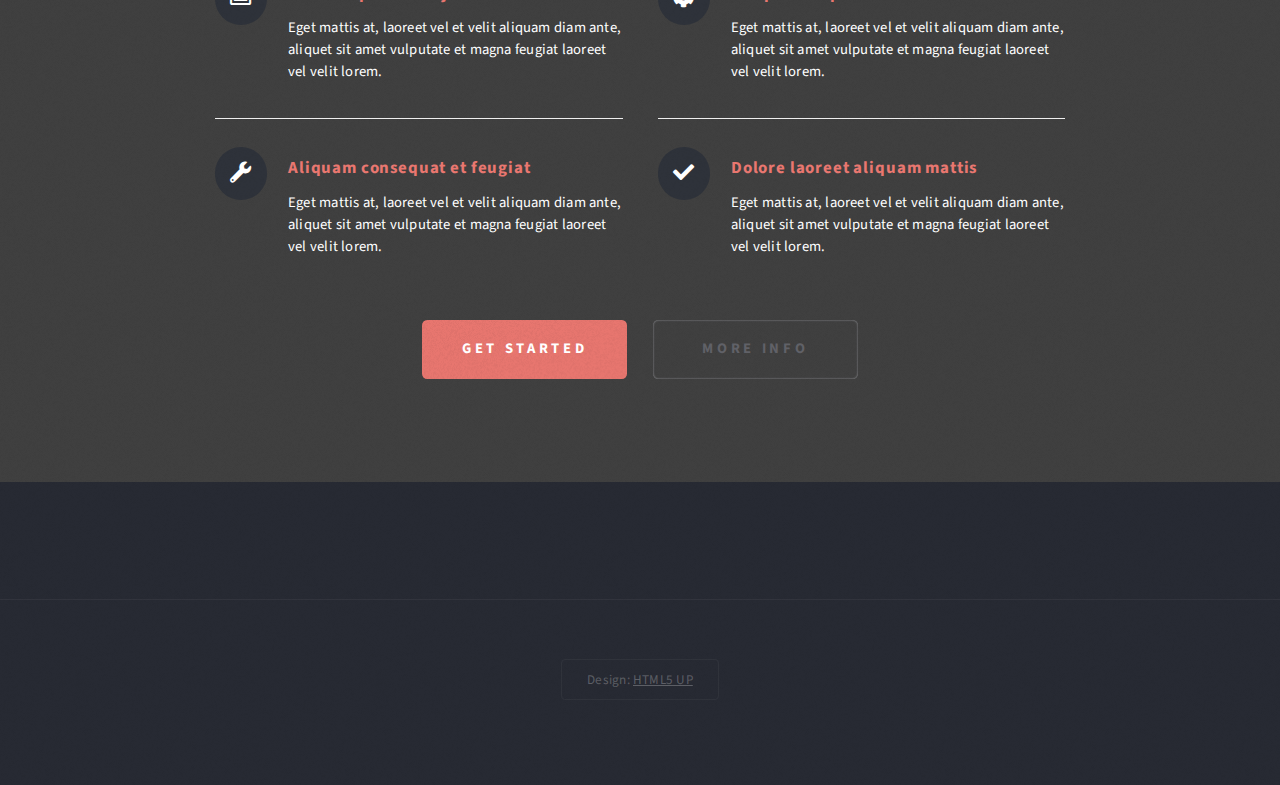
==== commit e3cdb8a0: "Added Mechanical Page" ====
--- a/index.html
+++ b/index.html
@@ -30,7 +30,7 @@
 								<li>
 									<a href="#">Systems</a>
 									<ul>
-										<li><a href="#">Mechanical Design</a></li>
+										<li><a href="mechanical.html#">Mechanical Design</a></li>
 										<li><a href="#">Software</a></li>
 										<li><a href="#">Electrical</a></li>
 										<li><a href="#">Simulation</a></li>
@@ -67,7 +67,7 @@
 							</div>
 							<caption class="style1">
 								<p style="color:white;">
-									Test Flight with a safety harnass that is not in tension. The aircraft has a tether to recieve debuggin information from the flight controller.
+									Test Flight with a safety harnass that is not in tension. The aircraft has a tether to recieve debug information from the flight controller.
 								</p>
 							<header>
 					</div>
@@ -134,18 +134,8 @@
 					</div>
 				</section>
 
-
 			<!-- Footer -->
 				<section id="footer" class="wrapper">
-					<div class="title">The Rest Of It</div>
-					<div class="container">
-						<header class="style1">
-							<h2>Ipsum sapien elementum portitor?</h2>
-							<p>
-								Sed turpis tortor, tincidunt sed ornare in metus porttitor mollis nunc in aliquet.<br />
-								Nam pharetra laoreet imperdiet volutpat etiam feugiat.
-							</p>
-				
 						<div id="copyright">
 							<ul>
 								<li>Design: <a href="http://html5up.net">HTML5 UP</a></li>
--- a/assets/css/main.css
+++ b/assets/css/main.css
@@ -2034,11 +2034,12 @@
 			}
 
 		.wrapper.style2 {
-			background: #fff;
+			background: #c2c2c2;
+			color: #484d55;
 		}
 
 			.wrapper.style2 .title {
-				background: #fff;
+				background: #c2c2c2;
 				color: #484d55;
 				font-size: 1.3rem;
 			}
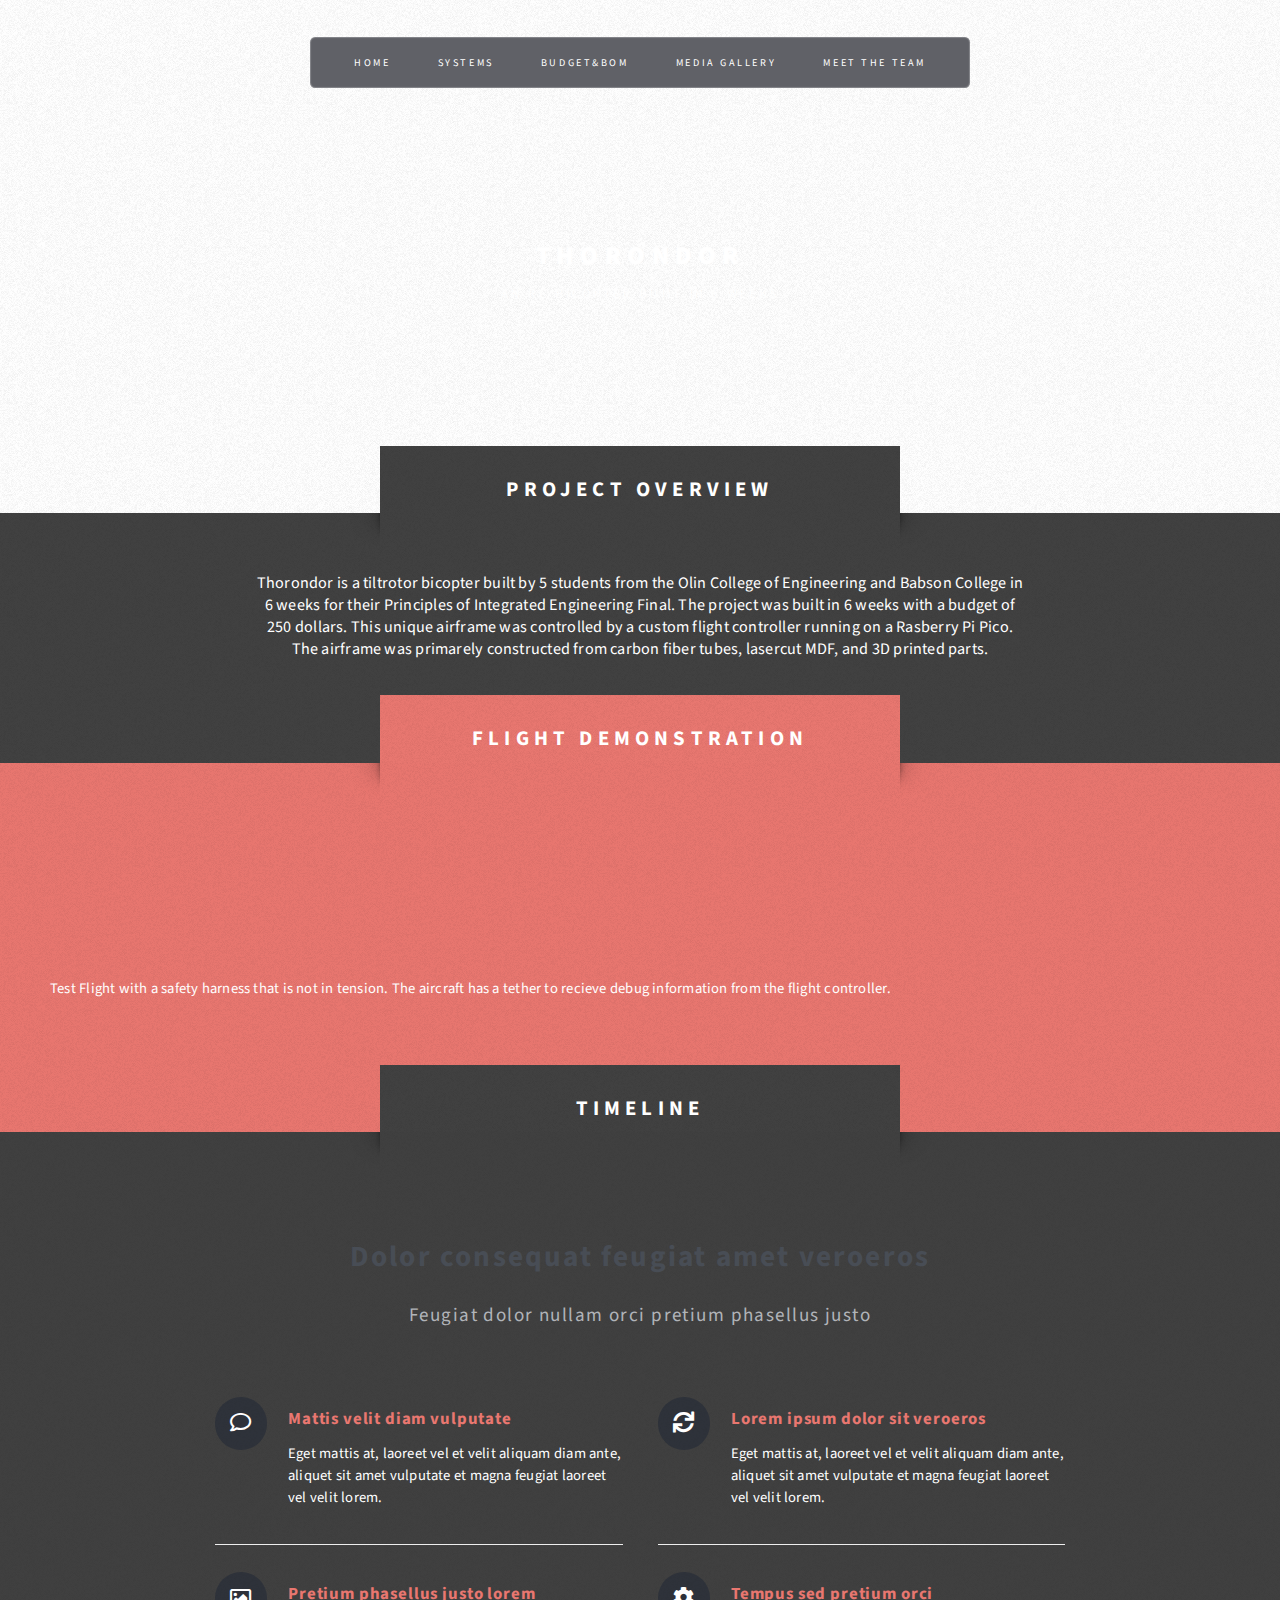
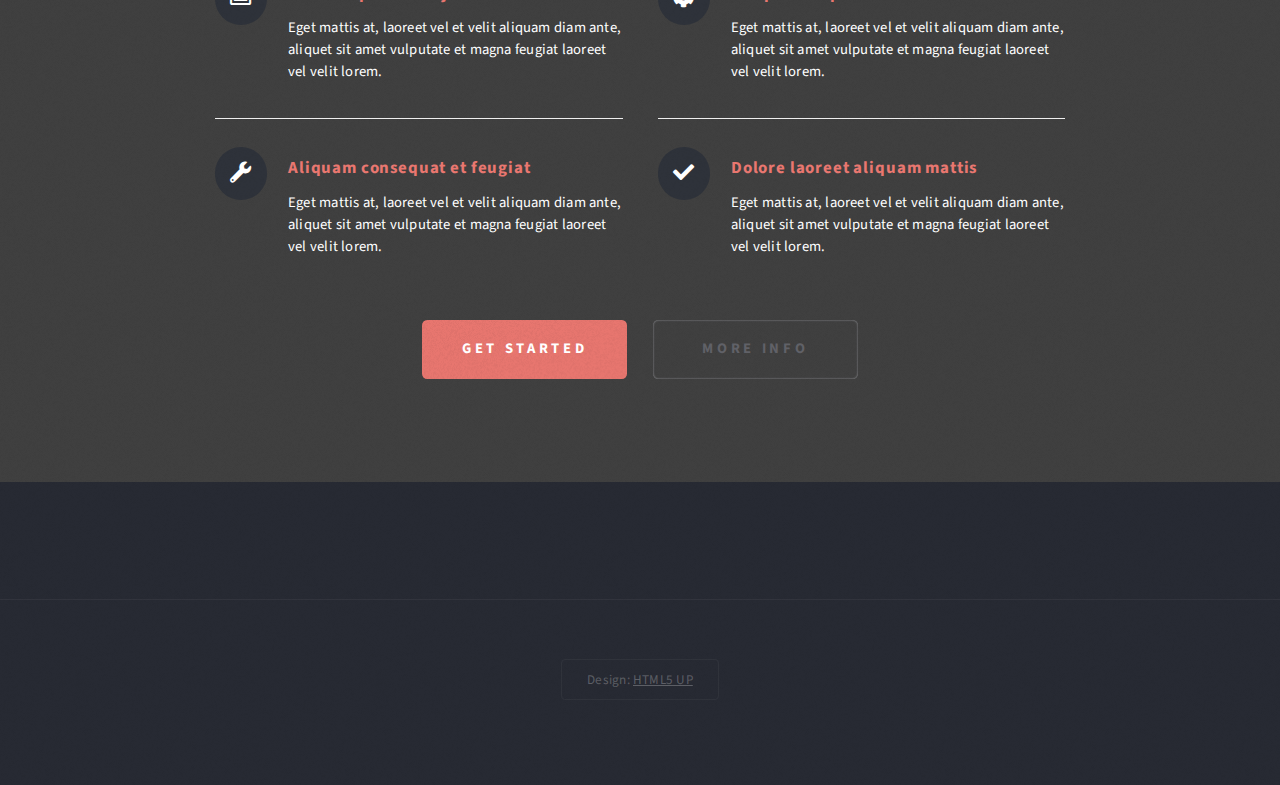
==== commit 40ae634e: "Finished Mechanical And Started Electrical" ====
--- a/index.html
+++ b/index.html
@@ -15,12 +15,12 @@
 		<div id="page-wrapper">
 
 			<!-- Header -->
-				<section id="header" class="wrapper">
+				<section id="header" class="wrapper" style="background: url('images/Hero_shot.jpg') no-repeat center center; background-size: cover; padding: 20px; text-align: center;min-height: 500px;" >
 
 					<!-- Logo -->
 						<div id="logo">
-							<h1><a href="index.html">Thorondor</a></h1>
-							<p>An RC Bicopter Built in 6 Weeks</p>
+							<h1><a href="index.html"style = "color:white">Thorondor</a></h1>
+							<p style = "color:white">An RC Bicopter Built in 6 Weeks</p>
 						</div>
 
 					<!-- Nav -->
@@ -30,9 +30,9 @@
 								<li>
 									<a href="#">Systems</a>
 									<ul>
-										<li><a href="mechanical.html#">Mechanical Design</a></li>
+										<li><a href="mechanical.html#">Mechanical</a></li>
 										<li><a href="#">Software</a></li>
-										<li><a href="#">Electrical</a></li>
+										<li><a href="electrial.html">Electrical</a></li>
 										<li><a href="#">Simulation</a></li>
 									</ul>
 								</li>
@@ -67,7 +67,7 @@
 							</div>
 							<caption class="style1">
 								<p style="color:white;">
-									Test Flight with a safety harnass that is not in tension. The aircraft has a tether to recieve debug information from the flight controller.
+									Test Flight with a safety harness that is not in tension. The aircraft has a tether to recieve debug information from the flight controller.
 								</p>
 							<header>
 					</div>
--- a/assets/css/main.css
+++ b/assets/css/main.css
@@ -2144,6 +2144,7 @@
 			border-radius: 0.35em;
 			box-shadow: inset 0px 0px 1px 1px rgba(255, 255, 255, 0.25);
 			padding: 0 1.5em 0 1.5em;
+			background-color: #606167; /* Solid background for the navigation bar */
 		}
 
 			#nav > ul > li {
@@ -2158,8 +2159,7 @@
 
 				#nav > ul > li > a, #nav > ul > li > span {
 					display: block;
-					color: #eee;
-					color: rgba(255, 255, 255, 0.75);
+					color: white; /* Ensure text is readable on the solid background */
 					text-transform: uppercase;
 					text-decoration: none;
 					font-size: 0.7em;
@@ -2175,11 +2175,11 @@
 				}
 
 				#nav > ul > li:hover > a {
-					color: #fff;
+					color: #505050; /* Optional darker shade for hover */
 				}
 
 				#nav > ul > li.active > a, #nav > ul > li.active > span {
-					color: #fff;
+					color: #404040; /* Optional darker color for active state */
 				}
 
 	.dropotron {
@@ -2208,8 +2208,7 @@
 			-ms-transition: all .25s ease-in-out;
 			transition: all .25s ease-in-out;
 			display: block;
-			color: #eee;
-			color: rgba(255, 255, 255, 0.75);
+			color: white; /* Ensure text is readable on the solid background */
 			text-transform: uppercase;
 			text-decoration: none;
 			font-size: 0.7em;
@@ -2227,7 +2226,7 @@
 			}
 
 			.dropotron li:hover > a, .dropotron li:hover > span {
-				color: #fff;
+				color: #505050; /* Optional darker shade for hover */
 			}
 
 /* Intro */
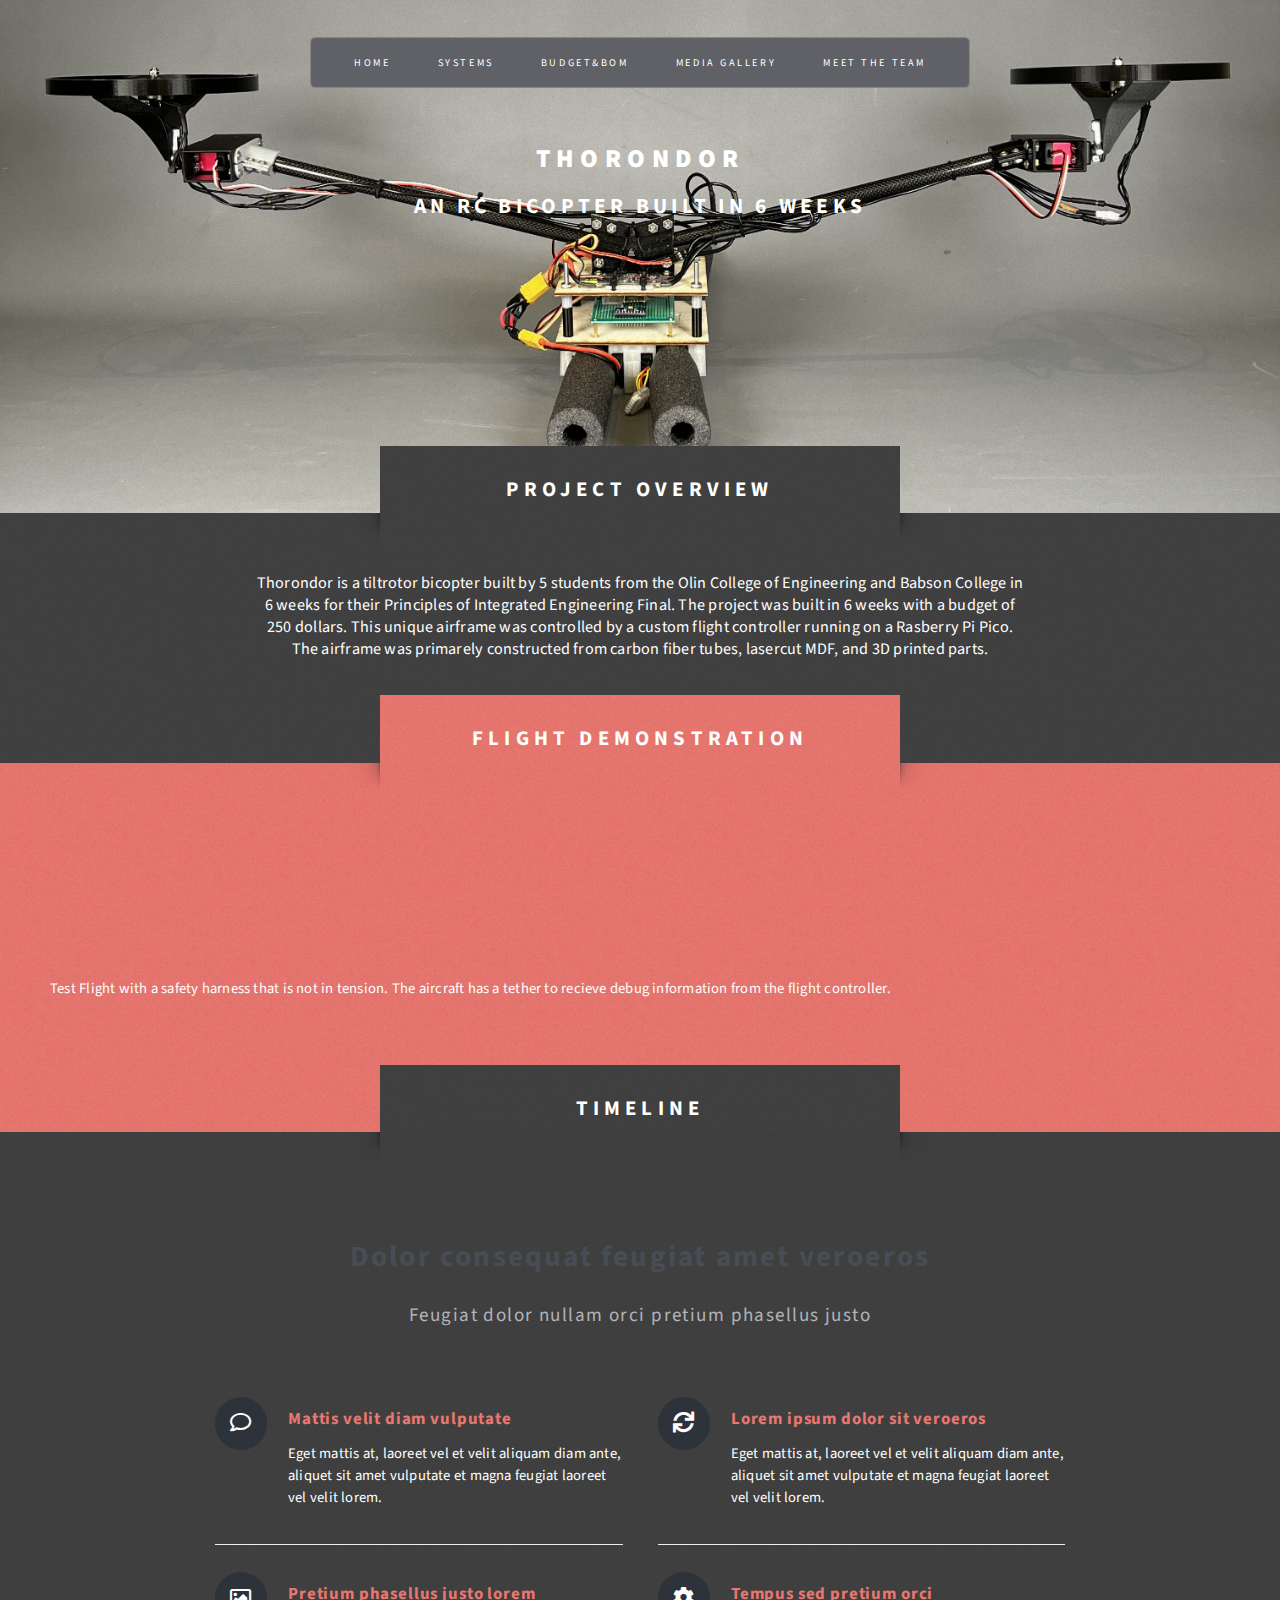
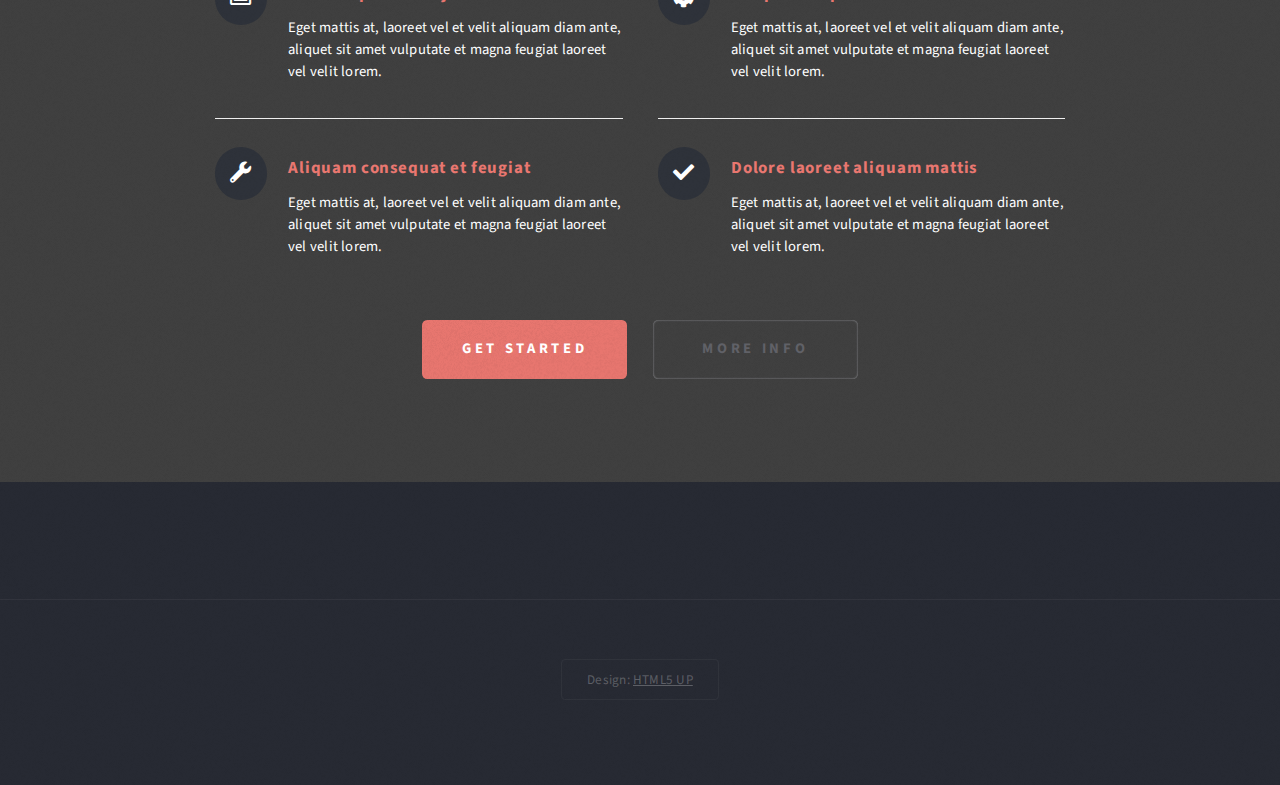
==== commit 1b98f62d: "Added Mechanical Banner" ====
--- a/index.html
+++ b/index.html
@@ -18,9 +18,9 @@
 				<section id="header" class="wrapper" style="background: url('images/Hero_shot.jpg') no-repeat center center; background-size: cover; padding: 20px; text-align: center;min-height: 500px;" >
 
 					<!-- Logo -->
-						<div id="logo">
+						<div id="logo" style="position: relative; top: -70px;">
 							<h1><a href="index.html"style = "color:white">Thorondor</a></h1>
-							<p style = "color:white">An RC Bicopter Built in 6 Weeks</p>
+							<p style = "color:white;font-size: 16pt;font-weight: bold;">An RC Bicopter Built in 6 Weeks</p>
 						</div>
 
 					<!-- Nav -->
@@ -36,9 +36,9 @@
 										<li><a href="#">Simulation</a></li>
 									</ul>
 								</li>
-								<li><a href="left-sidebar.html">Budget&BOM</a></li>
+								<li><a href="budget.html">Budget&BOM</a></li>
 								<li><a href="right-sidebar.html">Media Gallery</a></li>
-								<li><a href="no-sidebar.html">Meet the Team</a></li>
+								<li><a href="team.html">Meet the Team</a></li>
 							</ul>
 						</nav>
 
@@ -57,7 +57,6 @@
 				</section>
 				<section id="main" class="wrapper style1">
 					<div class="title">Flight Demonstration</div>
-					
 					<div class = "container">
 							<div class="video-container">
 								<video autoplay muted loop playsinline>
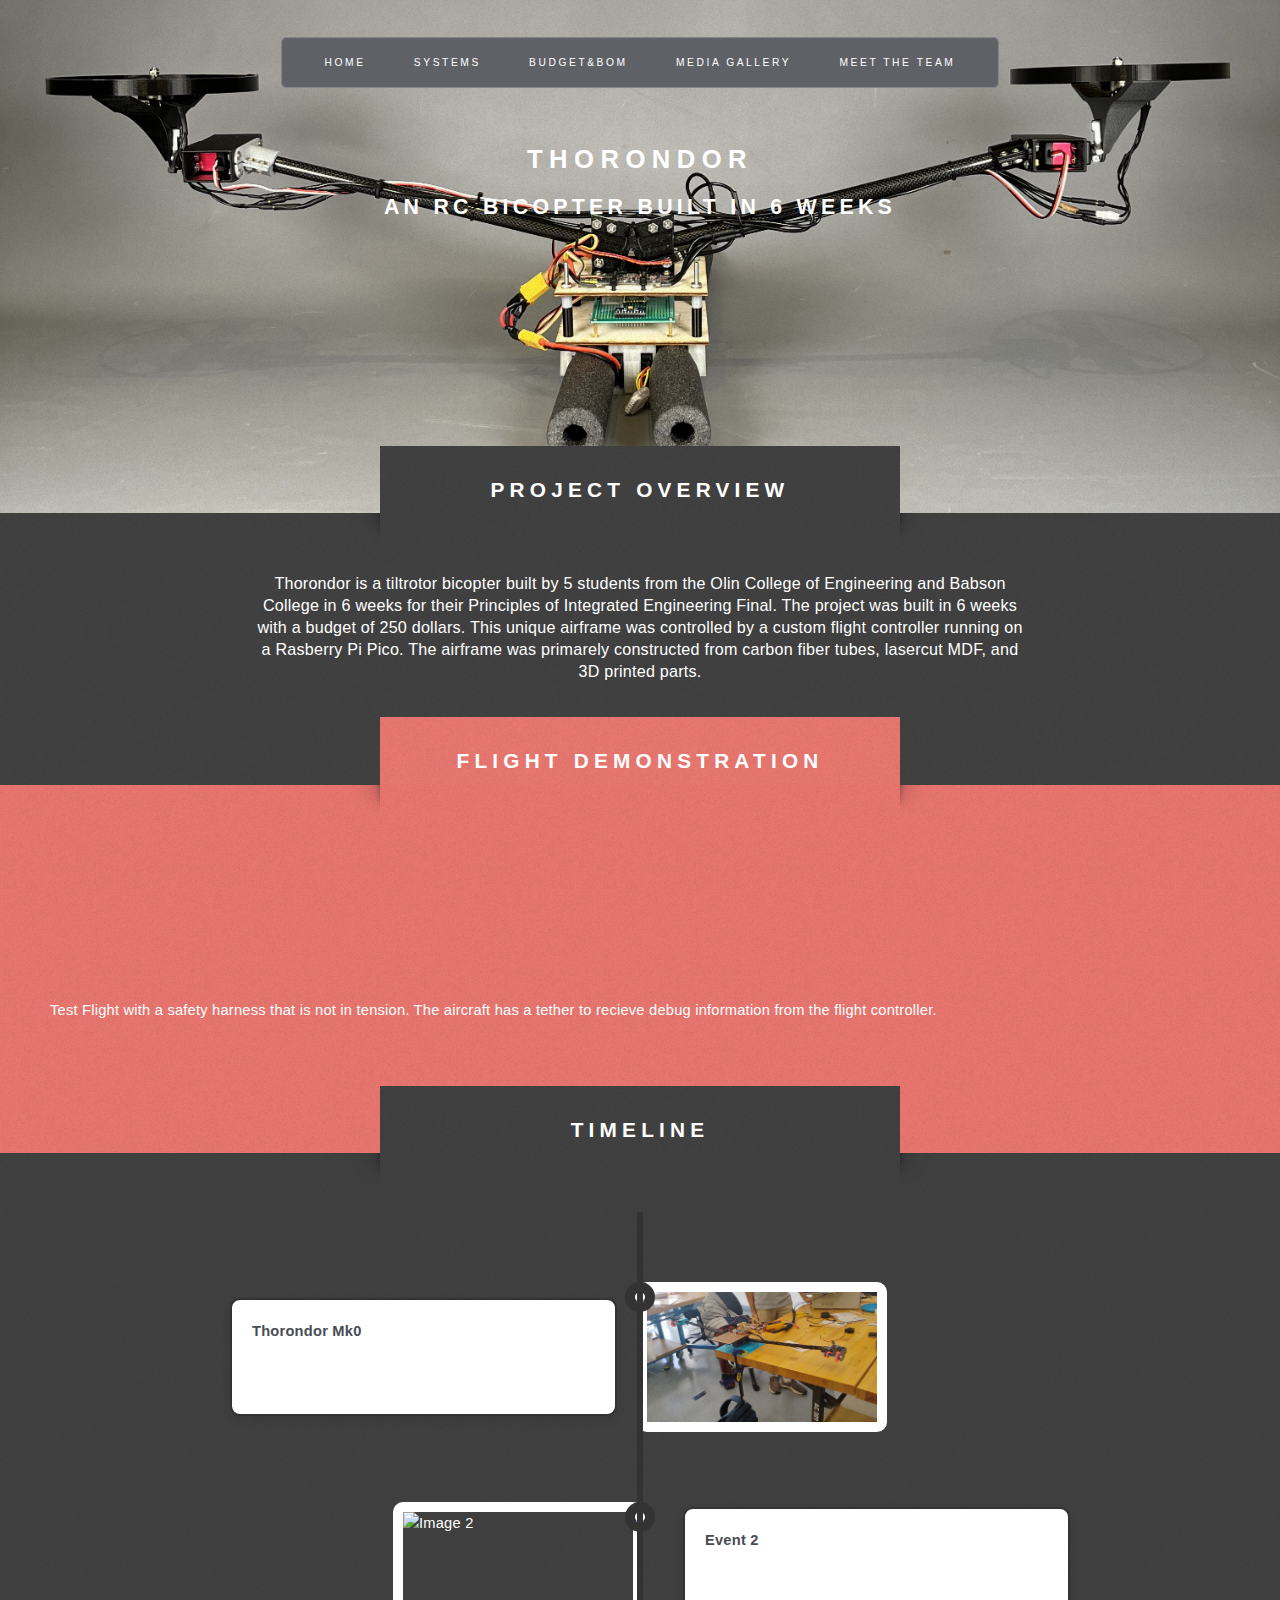
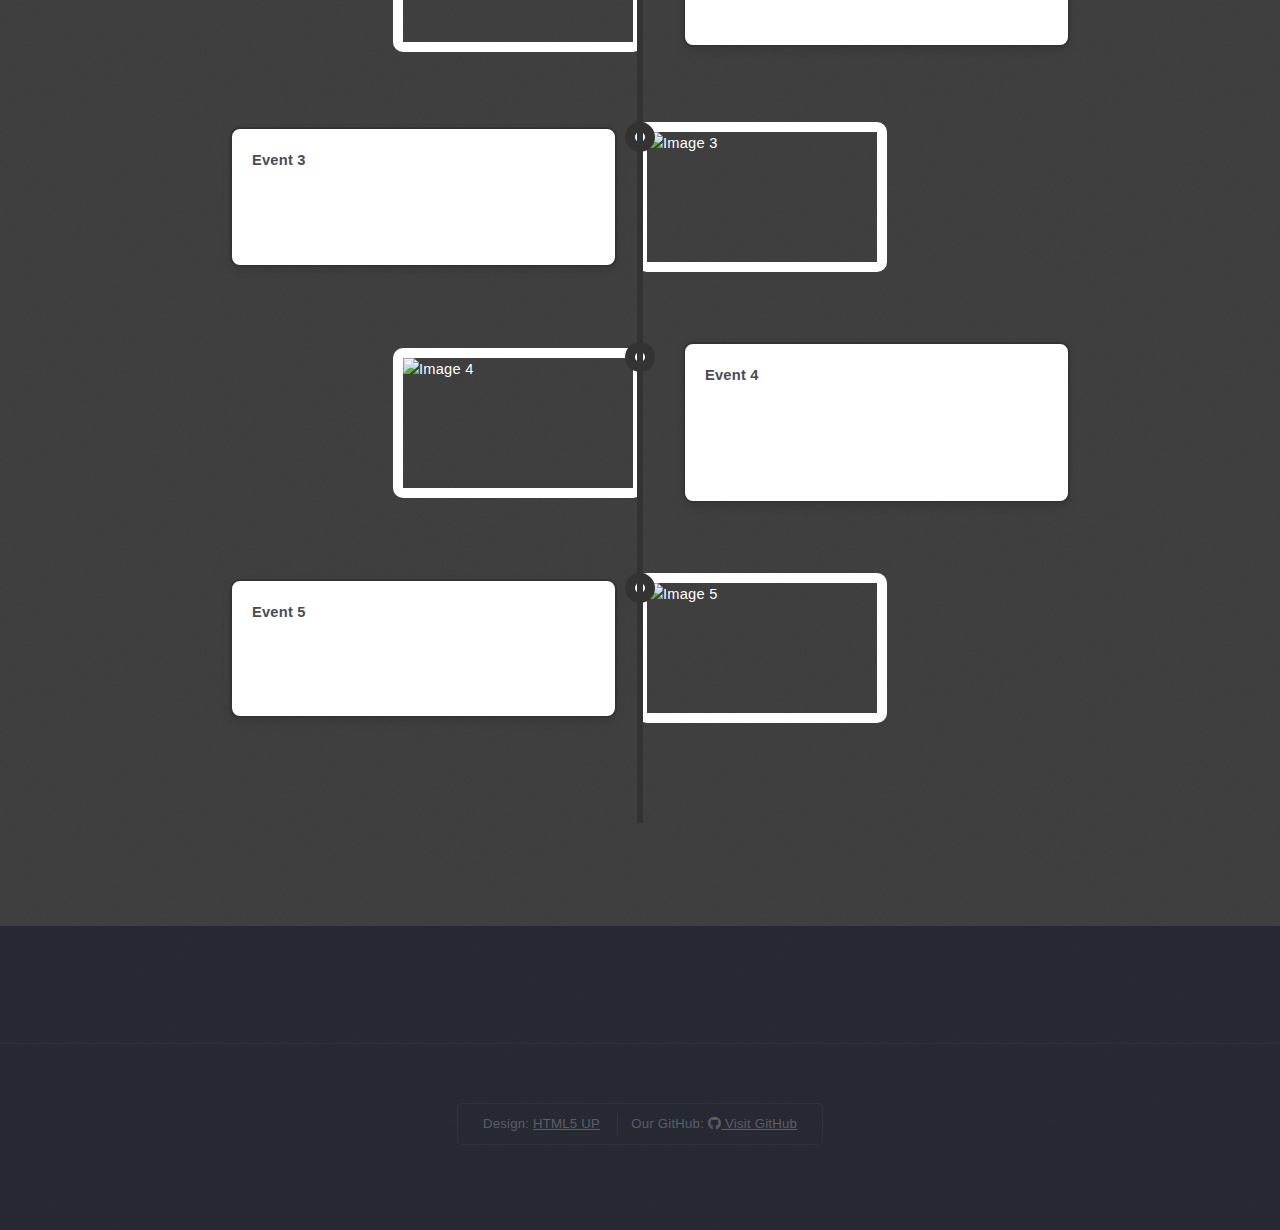
==== commit 893e1457: "Software Section added" ====
--- a/index.html
+++ b/index.html
@@ -11,6 +11,102 @@
 		<meta name="viewport" content="width=device-width, initial-scale=1, user-scalable=no" />
 		<link rel="stylesheet" href="assets/css/main.css" />
 	</head>
+	<style>
+        body {
+            font-family: Arial, sans-serif;
+            background-color: #f4f4f9;
+            margin: 0;
+            padding: 0;
+        }
+
+        .timeline {
+            position: relative;
+            max-width: 900px;
+            margin: 0 auto;
+            padding: 50px 0;
+        }
+
+        .timeline::after {
+            content: '';
+            position: absolute;
+            width: 6px;
+            background-color: #333;
+            top: 0;
+            bottom: 0;
+            left: 50%;
+            margin-left: -3px;
+        }
+
+        .timeline-item {
+            display: flex;
+            justify-content: flex-start;
+            align-items: center;
+            position: relative;
+            padding: 20px;
+            margin-bottom: 30px;
+        }
+
+        .timeline-item:nth-child(even) {
+            flex-direction: row-reverse;
+        }
+
+        .timeline-item .content {
+            background-color: #fff;
+            border: 2px solid #333;
+            padding: 20px;
+            border-radius: 10px;
+            box-shadow: 0 4px 8px rgba(0, 0, 0, 0.1);
+            width: 45%;
+            margin-left: 20px;
+        }
+
+        .timeline-item .date {
+            position: absolute;
+            top: 20px;
+            left: 50%;
+            transform: translateX(-50%);
+            background-color: #333;
+            color: white;
+            padding: 10px;
+            border-radius: 50%;
+            width: 30px;
+            height: 30px;
+            display: flex;
+            justify-content: center;
+            align-items: center;
+        }
+
+        .timeline-item .date::after {
+            content: '';
+            position: absolute;
+            top: 50%;
+            left: 50%;
+            transform: translate(-50%, -50%);
+            width: 10px;
+            height: 10px;
+            background-color: #333;
+            border-radius: 50%;
+            border: 4px solid #fff;
+        }
+
+        /* Styling the rectangular images */
+        .timeline-item .image {
+            width: 100%;
+            max-width: 250px;
+            height: 150px;
+            border-radius: 10px;
+            overflow: hidden;
+            margin-left: 20px;
+            margin-right: 20px;
+        }
+
+        .timeline-item .image img {
+            width: 100%;
+            height: 100%;
+            object-fit: cover;
+        }
+
+    </style>
 	<body class="homepage is-preload">
 		<div id="page-wrapper">
 
@@ -31,7 +127,7 @@
 									<a href="#">Systems</a>
 									<ul>
 										<li><a href="mechanical.html#">Mechanical</a></li>
-										<li><a href="#">Software</a></li>
+										<li><a href="software.html">Software</a></li>
 										<li><a href="electrial.html">Electrical</a></li>
 										<li><a href="#">Simulation</a></li>
 									</ul>
@@ -64,7 +160,7 @@
 									Your browser does not support the video tag.
 								</video>
 							</div>
-							<caption class="style1">
+							<caption class="style3">
 								<p style="color:white;">
 									Test Flight with a safety harness that is not in tension. The aircraft has a tether to recieve debug information from the flight controller.
 								</p>
@@ -73,75 +169,80 @@
 
 				</section>
 			<!-- Main -->
-				<section id="main" class="wrapper style3">
-					<div class="title">Timeline</div>
-					<div class="container">
-
-
-						<!-- Features -->
-							<section id="features">
-								<header class="style1">
-									<h2>Dolor consequat feugiat amet veroeros</h2>
-									<p>Feugiat dolor nullam orci pretium phasellus justo</p>
-								</header>
-								<div class="feature-list">
-									<div class="row">
-										<div class="col-6 col-12-medium">
-											<section>
-												<h3 class="icon fa-comment">Mattis velit diam vulputate</h3>
-												<p>Eget mattis at, laoreet vel et velit aliquam diam ante, aliquet sit amet vulputate et magna feugiat laoreet vel velit lorem.</p>
-											</section>
-										</div>
-										<div class="col-6 col-12-medium">
-											<section>
-												<h3 class="icon solid fa-sync">Lorem ipsum dolor sit veroeros</h3>
-												<p>Eget mattis at, laoreet vel et velit aliquam diam ante, aliquet sit amet vulputate et magna feugiat laoreet vel velit lorem.</p>
-											</section>
-										</div>
-										<div class="col-6 col-12-medium">
-											<section>
-												<h3 class="icon fa-image">Pretium phasellus justo lorem</h3>
-												<p>Eget mattis at, laoreet vel et velit aliquam diam ante, aliquet sit amet vulputate et magna feugiat laoreet vel velit lorem.</p>
-											</section>
-										</div>
-										<div class="col-6 col-12-medium">
-											<section>
-												<h3 class="icon solid fa-cog">Tempus sed pretium orci</h3>
-												<p>Eget mattis at, laoreet vel et velit aliquam diam ante, aliquet sit amet vulputate et magna feugiat laoreet vel velit lorem.</p>
-											</section>
-										</div>
-										<div class="col-6 col-12-medium">
-											<section>
-												<h3 class="icon solid fa-wrench">Aliquam consequat et feugiat</h3>
-												<p>Eget mattis at, laoreet vel et velit aliquam diam ante, aliquet sit amet vulputate et magna feugiat laoreet vel velit lorem.</p>
-											</section>
-										</div>
-										<div class="col-6 col-12-medium">
-											<section>
-												<h3 class="icon solid fa-check">Dolore laoreet aliquam mattis</h3>
-												<p>Eget mattis at, laoreet vel et velit aliquam diam ante, aliquet sit amet vulputate et magna feugiat laoreet vel velit lorem.</p>
-											</section>
-										</div>
-									</div>
-								</div>
-								<ul class="actions special">
-									<li><a href="#" class="button style1 large">Get Started</a></li>
-									<li><a href="#" class="button style2 large">More Info</a></li>
-								</ul>
-							</section>
-
-					</div>
-				</section>
-
+			<section id="timeline-section" class="wrapper style3">
+				<div class="title">Timeline</div>				
+				<div class="timeline">
+					<div class="timeline-item">
+						<div class="date">1</div>
+						<div class="content">
+							<h3>Thorondor Mk0</h3>
+							<p>For the first sprint we decided to make a </p>
+						</div>
+						<div class="image">
+							<img src="images/timeline/ThorndorMk0.jpg" alt="Image 1">
+						</div>
+					</div>
+			
+					<div class="timeline-item">
+						<div class="date">2</div>
+						<div class="content">
+							<h3>Event 2</h3>
+							<p>Lorem ipsum dolor sit amet, consectetur adipiscing elit. Vivamus tincidunt lorem in augue auctor.</p>
+						</div>
+						<div class="image">
+							<img src="https://via.placeholder.com/250x150" alt="Image 2">
+						</div>
+					</div>
+			
+					<div class="timeline-item">
+						<div class="date">3</div>
+						<div class="content">
+							<h3>Event 3</h3>
+							<p>Lorem ipsum dolor sit amet, consectetur adipiscing elit. Integer vehicula nisl eu sapien sollicitudin.</p>
+						</div>
+						<div class="image">
+							<img src="https://via.placeholder.com/250x150" alt="Image 3">
+						</div>
+					</div>
+			
+					<div class="timeline-item">
+						<div class="date">4</div>
+						<div class="content">
+							<h3>Event 4</h3>
+							<p>Lorem ipsum dolor sit amet, consectetur adipiscing elit. Mauris vel nisi augue. Nunc at quam nec velit vehicula.</p>
+						</div>
+						<div class="image">
+							<img src="https://via.placeholder.com/250x150" alt="Image 4">
+						</div>
+					</div>
+			
+					<div class="timeline-item">
+						<div class="date">5</div>
+						<div class="content">
+							<h3>Event 5</h3>
+							<p>Lorem ipsum dolor sit amet, consectetur adipiscing elit. Sed cursus augue at tincidunt efficitur.</p>
+						</div>
+						<div class="image">
+							<img src="https://via.placeholder.com/250x150" alt="Image 5">
+						</div>
+					</div>
+				</div>
+			</section>
+	
 			<!-- Footer -->
-				<section id="footer" class="wrapper">
-						<div id="copyright">
-							<ul>
-								<li>Design: <a href="http://html5up.net">HTML5 UP</a></li>
-							</ul>
-						</div>
-					</div>
-				</section>
+			<section id="footer" class="wrapper">
+				<div id="copyright">
+					<ul>
+						<li>Design: <a href="http://html5up.net">HTML5 UP</a></li>
+						<li>
+							Our GitHub: 
+							<a href="https://github.com/Rshah2067/Thorondor" target="_blank">
+								<i class="fab fa-github"></i> Visit GitHub
+							</a>
+						</li>
+					</ul>
+				</div>
+			</section>
 
 		</div>
 
--- a/assets/css/main.css
+++ b/assets/css/main.css
@@ -1815,29 +1815,29 @@
 
 /* Actions */
 
-	ul.actions {
-		list-style: none;
-		padding-left: 0;
-		margin: 3em 0 0 0;
-	}
-
-		ul.actions li {
-			display: inline-block;
-			margin: 0 0.75em 0 0.75em;
-			padding-left: 0;
-		}
-
-			ul.actions li:first-child {
-				margin-left: 0;
-			}
-
-			ul.actions li:last-child {
-				margin-right: 0;
-			}
-
-		ul.actions.special {
-			text-align: center;
-		}
+ul.actions {
+    list-style: none; /* Removes bullet points */
+    padding-left: 0; /* Removes left padding */
+    margin: 3em 0 0 0; /* Adds space at the top */
+}
+
+ul.actions li {
+    display: inline-block; /* Makes the list items appear horizontally */
+    margin: 0 0.75em 0 0.75em; /* Adds spacing between buttons */
+    padding-left: 0; /* Removes left padding from the list items */
+}
+
+ul.actions li:first-child {
+    margin-left: 0; /* Removes left margin from the first item */
+}
+
+ul.actions li:last-child {
+    margin-right: 0; /* Removes right margin from the last item */
+}
+
+ul.actions.special {
+    text-align: center; /* Centers the items if a special class is used */
+}
 
 /* Feature List */
 
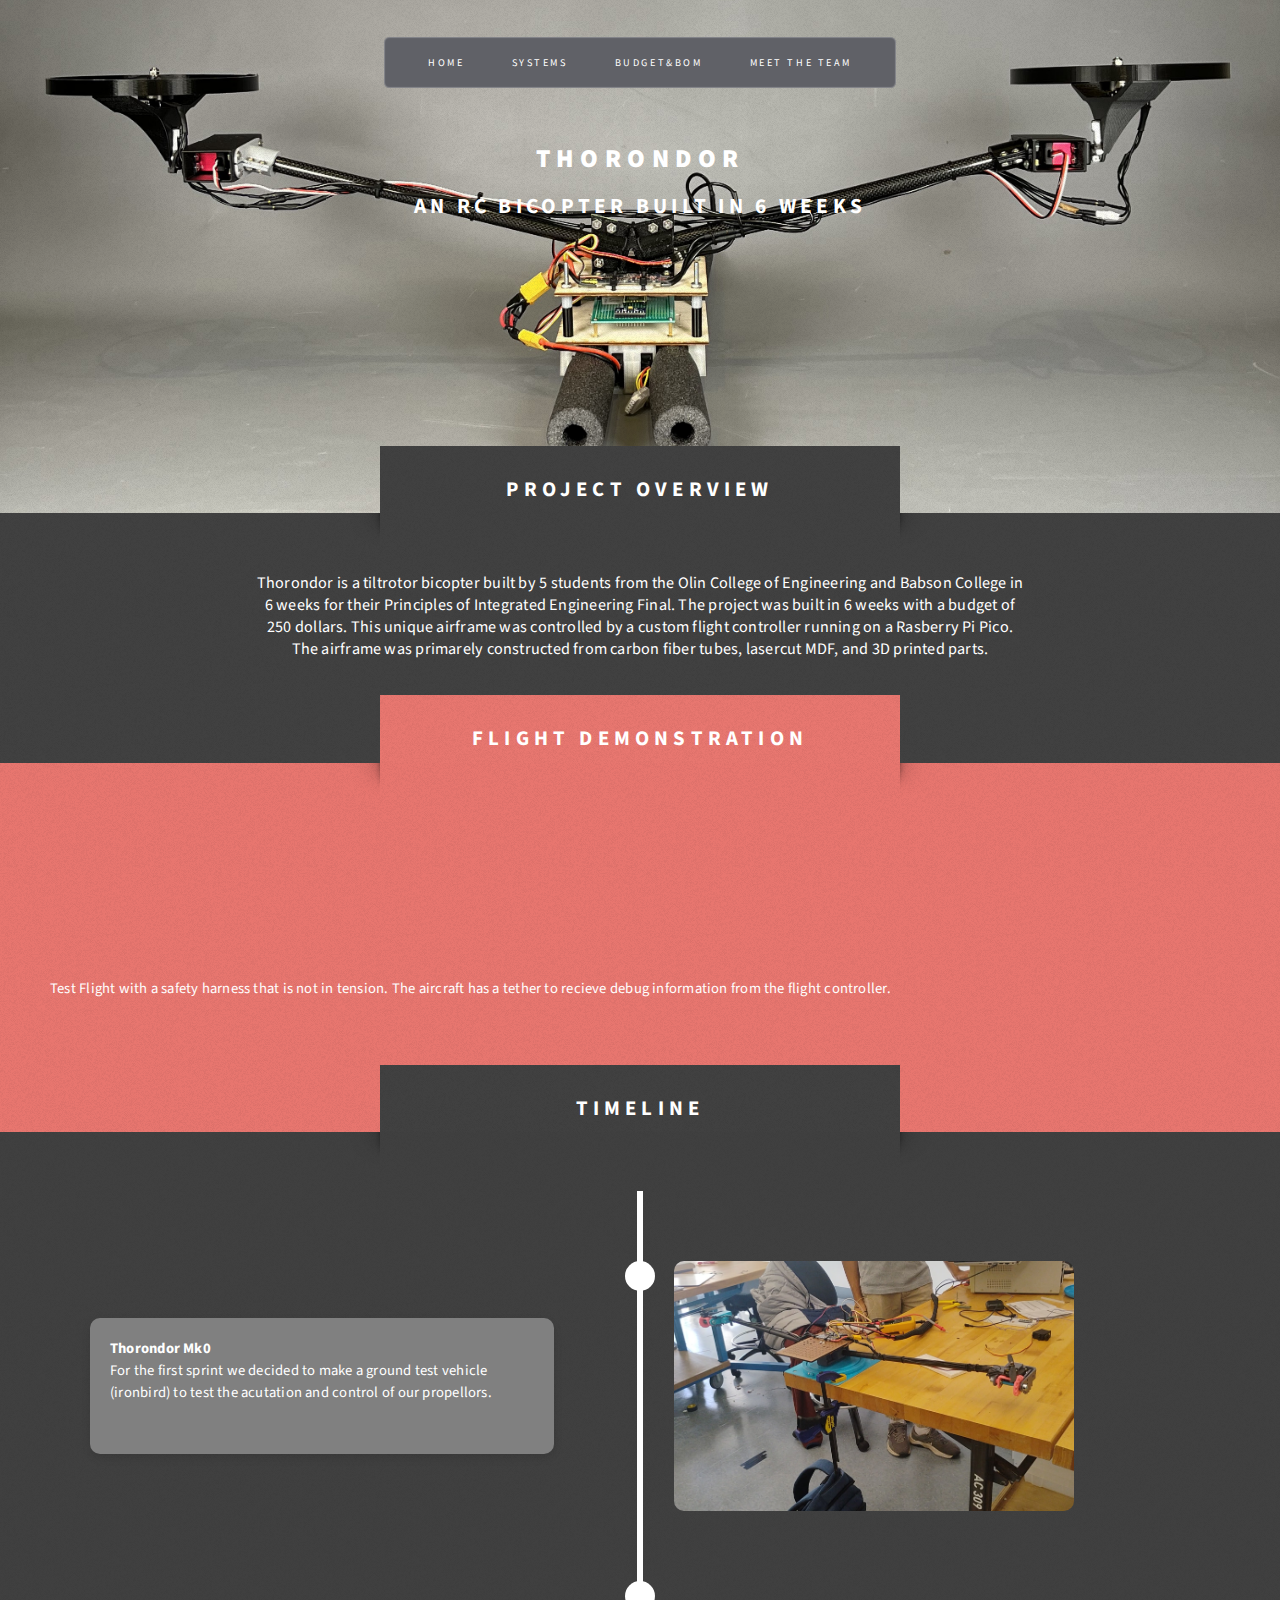
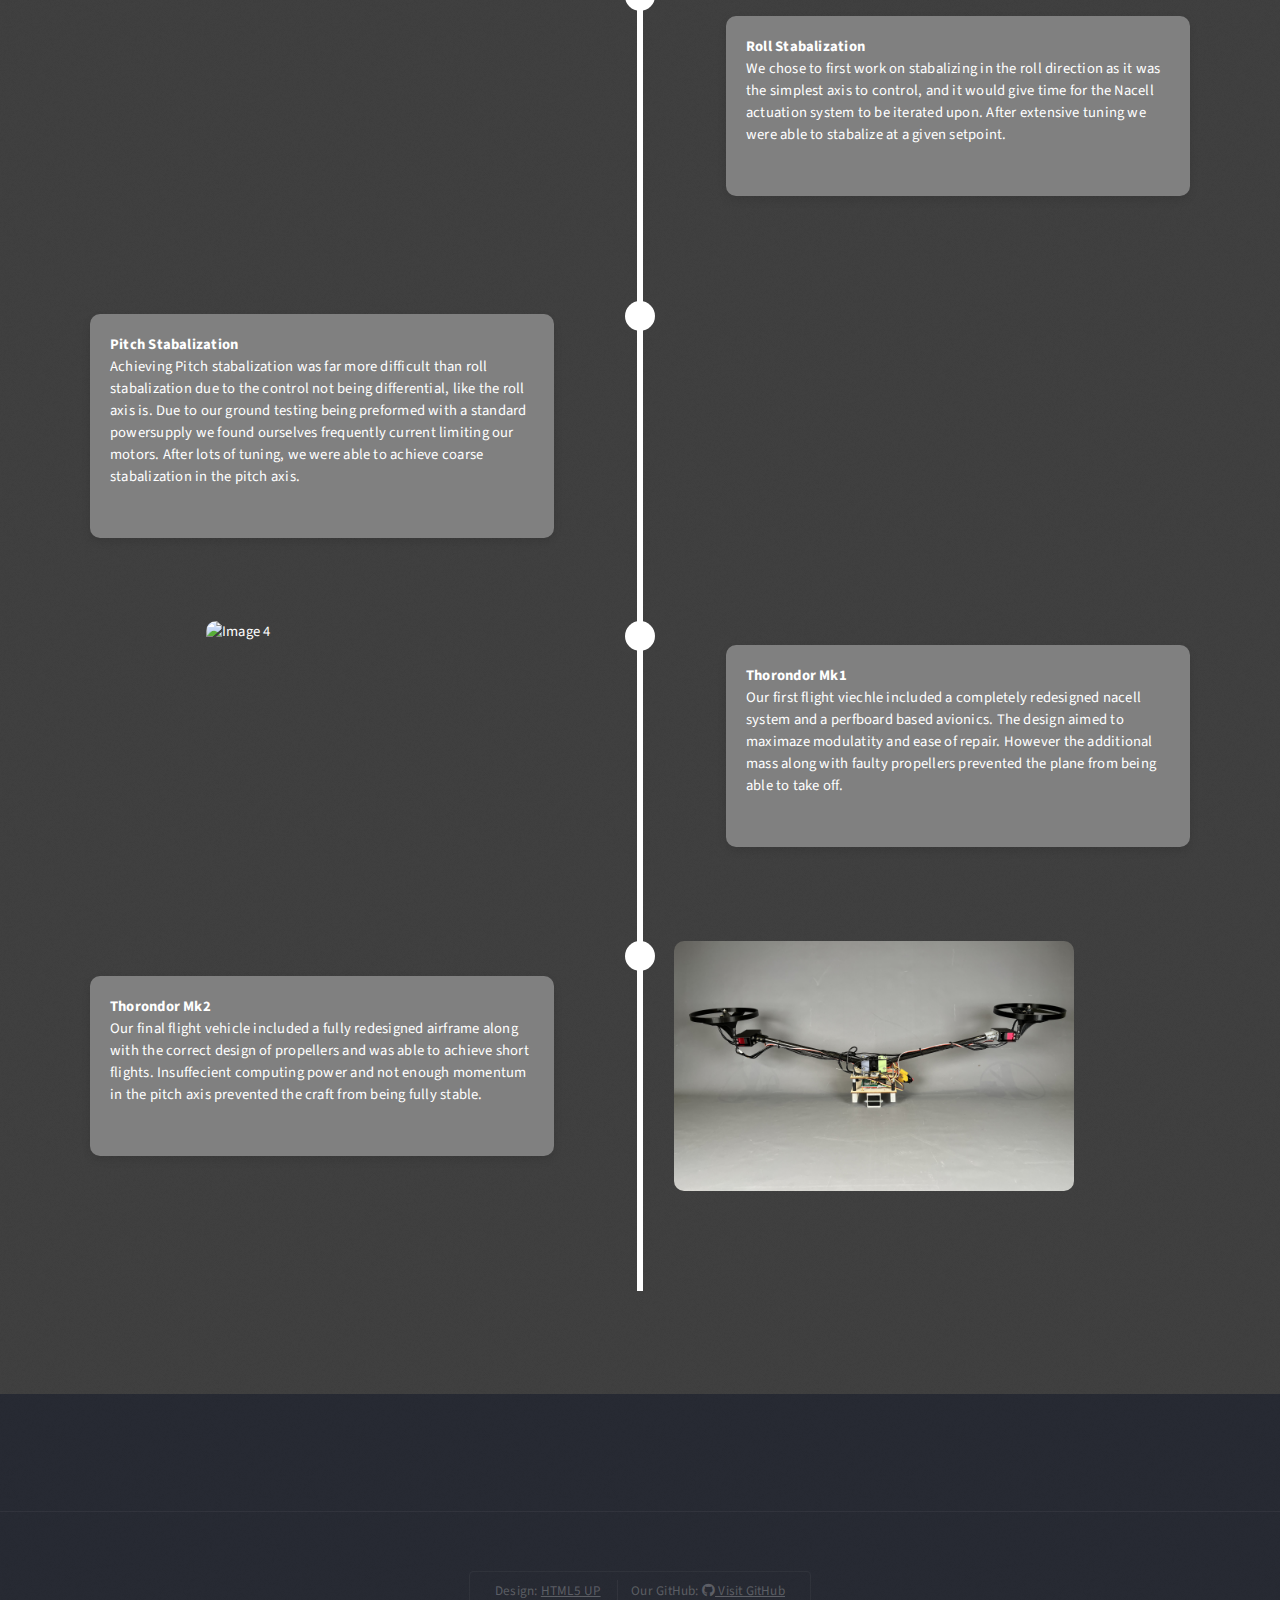
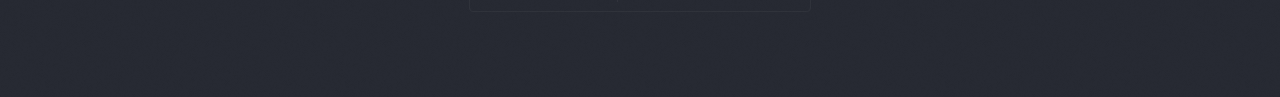
==== commit 64e1e11a: "Removed Gallery and Fixed electronics pictures" ====
--- a/index.html
+++ b/index.html
@@ -12,101 +12,112 @@
 		<link rel="stylesheet" href="assets/css/main.css" />
 	</head>
 	<style>
-        body {
-            font-family: Arial, sans-serif;
-            background-color: #f4f4f9;
-            margin: 0;
-            padding: 0;
-        }
-
-        .timeline {
-            position: relative;
-            max-width: 900px;
-            margin: 0 auto;
-            padding: 50px 0;
-        }
-
-        .timeline::after {
-            content: '';
-            position: absolute;
-            width: 6px;
-            background-color: #333;
-            top: 0;
-            bottom: 0;
-            left: 50%;
-            margin-left: -3px;
-        }
-
-        .timeline-item {
-            display: flex;
-            justify-content: flex-start;
-            align-items: center;
-            position: relative;
-            padding: 20px;
-            margin-bottom: 30px;
-        }
-
-        .timeline-item:nth-child(even) {
-            flex-direction: row-reverse;
-        }
-
-        .timeline-item .content {
-            background-color: #fff;
-            border: 2px solid #333;
-            padding: 20px;
-            border-radius: 10px;
-            box-shadow: 0 4px 8px rgba(0, 0, 0, 0.1);
-            width: 45%;
-            margin-left: 20px;
-        }
-
-        .timeline-item .date {
-            position: absolute;
-            top: 20px;
-            left: 50%;
-            transform: translateX(-50%);
-            background-color: #333;
-            color: white;
-            padding: 10px;
-            border-radius: 50%;
-            width: 30px;
-            height: 30px;
-            display: flex;
-            justify-content: center;
-            align-items: center;
-        }
-
-        .timeline-item .date::after {
-            content: '';
-            position: absolute;
-            top: 50%;
-            left: 50%;
-            transform: translate(-50%, -50%);
-            width: 10px;
-            height: 10px;
-            background-color: #333;
-            border-radius: 50%;
-            border: 4px solid #fff;
-        }
-
-        /* Styling the rectangular images */
-        .timeline-item .image {
-            width: 100%;
-            max-width: 250px;
-            height: 150px;
-            border-radius: 10px;
-            overflow: hidden;
-            margin-left: 20px;
-            margin-right: 20px;
-        }
-
-        .timeline-item .image img {
-            width: 100%;
-            height: 100%;
-            object-fit: cover;
-        }
-
-    </style>
+
+    /* General styles */
+    .timeline {
+        position: relative;
+        max-width: 1200px;
+        margin: 0 auto;
+        padding: 50px 0;
+    }
+
+    .timeline::after {
+        content: '';
+        position: absolute;
+        width: 6px;
+        background-color: white;
+        top: 0;
+        bottom: 0;
+        left: 50%;
+        margin-left: -3px;
+    }
+
+    .timeline-item {
+        display: flex;
+        justify-content: flex-start;
+        align-items: center;
+        position: relative;
+        padding: 20px;
+        margin-bottom: 30px;
+    }
+
+    .timeline-item:nth-child(even) {
+        flex-direction: row-reverse;
+    }
+
+    /* Adjust spacing to prevent overlap */
+    .timeline-item .content {
+        background-color: grey;
+        padding: 20px;
+        border-radius: 10px;
+        box-shadow: 0 4px 8px rgba(0, 0, 0, 0.1);
+        width: 40%; /* Reduced width of the content block */
+        margin-left: 30px; /* Increased margin */
+    }
+
+    .timeline-item:nth-child(even) .content {
+        margin-left: 0;
+        margin-right: 30px;
+    }
+
+    .timeline-item .image {
+        width: 45%; /* Increased width */
+        max-width: 400px;
+        height: 250px;
+        border-radius: 10px;
+        overflow: hidden;
+		margin-left: 40px; /* Add more space on the left */
+    	margin-right: 40px; /* Add more space on the right for even items */
+		padding:0;
+		border: none; /* Ensure no border is applied */
+    	transform: translateX(80px); /* Shift images outward */
+		background: none; /* Remove background color if it appears as a border */
+    	box-shadow: none !important;
+    }
+
+    .timeline-item:nth-child(even) .image {
+        margin-left: 0px; /* Consistent margins */
+        margin-right: 40px;
+		transform: translateX(-80px); /* Shift even images outward */
+
+    }
+
+    .timeline-item .image img {
+        width: 100%;
+        height: 100%;
+        object-fit: cover;
+		border: none !important;
+    	box-shadow: none !important;
+	    padding: 0; /* Remove any padding */
+    }
+	.timeline-item .image video {
+		width: 100%;
+		height: 100%;
+		object-fit: contain;
+		border: none;
+		box-shadow: none;
+		padding: 0;
+		margin: 0;
+	}
+
+    .timeline-item .date {
+        position: absolute;
+        top: 20px;
+        left: 50%;
+        transform: translateX(-50%);
+        background-color: white;
+        color: white;
+        padding: 10px;
+        border-radius: 50%;
+		border:none;
+        width: 30px;
+        height: 30px;
+        display: flex;
+        justify-content: center;
+        align-items: center;
+    }
+</style>
+
 	<body class="homepage is-preload">
 		<div id="page-wrapper">
 
@@ -129,11 +140,10 @@
 										<li><a href="mechanical.html#">Mechanical</a></li>
 										<li><a href="software.html">Software</a></li>
 										<li><a href="electrial.html">Electrical</a></li>
-										<li><a href="#">Simulation</a></li>
+										<li><a href="simulation.html">Simulation</a></li>
 									</ul>
 								</li>
 								<li><a href="budget.html">Budget&BOM</a></li>
-								<li><a href="right-sidebar.html">Media Gallery</a></li>
 								<li><a href="team.html">Meet the Team</a></li>
 							</ul>
 						</nav>
@@ -175,10 +185,11 @@
 					<div class="timeline-item">
 						<div class="date">1</div>
 						<div class="content">
-							<h3>Thorondor Mk0</h3>
-							<p>For the first sprint we decided to make a </p>
-						</div>
-						<div class="image">
+							<h3 style="color: white;">Thorondor Mk0</h3>
+							<p style="color: white;">For the first sprint we decided to make a ground test vehicle (ironbird) to test the acutation and control of our propellors.
+							</p>
+						</div>
+						<div class="image" style="border:none;">
 							<img src="images/timeline/ThorndorMk0.jpg" alt="Image 1">
 						</div>
 					</div>
@@ -186,44 +197,53 @@
 					<div class="timeline-item">
 						<div class="date">2</div>
 						<div class="content">
-							<h3>Event 2</h3>
-							<p>Lorem ipsum dolor sit amet, consectetur adipiscing elit. Vivamus tincidunt lorem in augue auctor.</p>
-						</div>
-						<div class="image">
-							<img src="https://via.placeholder.com/250x150" alt="Image 2">
+							<h3 style="color: white;">Roll Stabalization</h3>
+							<p style="color: white;"></pstyle>We chose to first work on stabalizing in the roll direction as it was the simplest axis to control,
+								 and it would give time for the Nacell actuation system to be iterated upon. After extensive tuning we were able to stabalize at a given setpoint.</p>
+						</div>
+						<div class="image" style="border:none;">
+							<video autoplay muted loop playsinline>
+								<source src="videos/rolltest.mp4" type="video/mp4">
+								Your browser does not support the video tag.
+							</video>
 						</div>
 					</div>
 			
 					<div class="timeline-item">
 						<div class="date">3</div>
 						<div class="content">
-							<h3>Event 3</h3>
-							<p>Lorem ipsum dolor sit amet, consectetur adipiscing elit. Integer vehicula nisl eu sapien sollicitudin.</p>
-						</div>
-						<div class="image">
-							<img src="https://via.placeholder.com/250x150" alt="Image 3">
+							<h3 style="color: white;">Pitch Stabalization</h3>
+							<p style="color: white;">Achieving Pitch stabalization was far more difficult than roll stabalization due to the control
+								 not being differential, like the roll axis is. Due to our ground testing being preformed with a standard powersupply 
+								 we found ourselves frequently current limiting our motors. After lots of tuning, we were able to achieve coarse stabalization in the pitch axis.</p>
+						</div>
+						<div class="image" style="border:none;">
+							<video autoplay muted loop playsinline>
+								<source src="videos/pitchtest.mp4" type="video/mp4">
+								Your browser does not support the video tag.
+							</video>
 						</div>
 					</div>
 			
 					<div class="timeline-item">
 						<div class="date">4</div>
 						<div class="content">
-							<h3>Event 4</h3>
-							<p>Lorem ipsum dolor sit amet, consectetur adipiscing elit. Mauris vel nisi augue. Nunc at quam nec velit vehicula.</p>
-						</div>
-						<div class="image">
-							<img src="https://via.placeholder.com/250x150" alt="Image 4">
+							<h3 style="color: white;">Thorondor Mk1</h3>
+							<p>Our first flight viechle included a completely redesigned nacell system and a perfboard based avionics. The design aimed to maximaze modulatity and ease of repair. However the additional mass along with faulty propellers prevented the plane from being able to take off.</p>
+						</div>
+						<div class="image" style="border:none;">
+							<img src="images/timeline/ThorondorMk1.jpg" alt="Image 4">
 						</div>
 					</div>
 			
 					<div class="timeline-item">
 						<div class="date">5</div>
 						<div class="content">
-							<h3>Event 5</h3>
-							<p>Lorem ipsum dolor sit amet, consectetur adipiscing elit. Sed cursus augue at tincidunt efficitur.</p>
-						</div>
-						<div class="image">
-							<img src="https://via.placeholder.com/250x150" alt="Image 5">
+							<h3 style="color: white;">Thorondor Mk2</h3>
+							<p>Our final flight vehicle included a fully redesigned airframe along with the correct design of propellers and was able to achieve short flights. Insuffecient computing power and not enough momentum in the pitch axis prevented the craft from being fully stable.</p>
+						</div>
+						<div class="image" style="border:none;">
+							<img src="images/timeline/ThorondorMk2.jpg" alt="Image 5">
 						</div>
 					</div>
 				</div>
